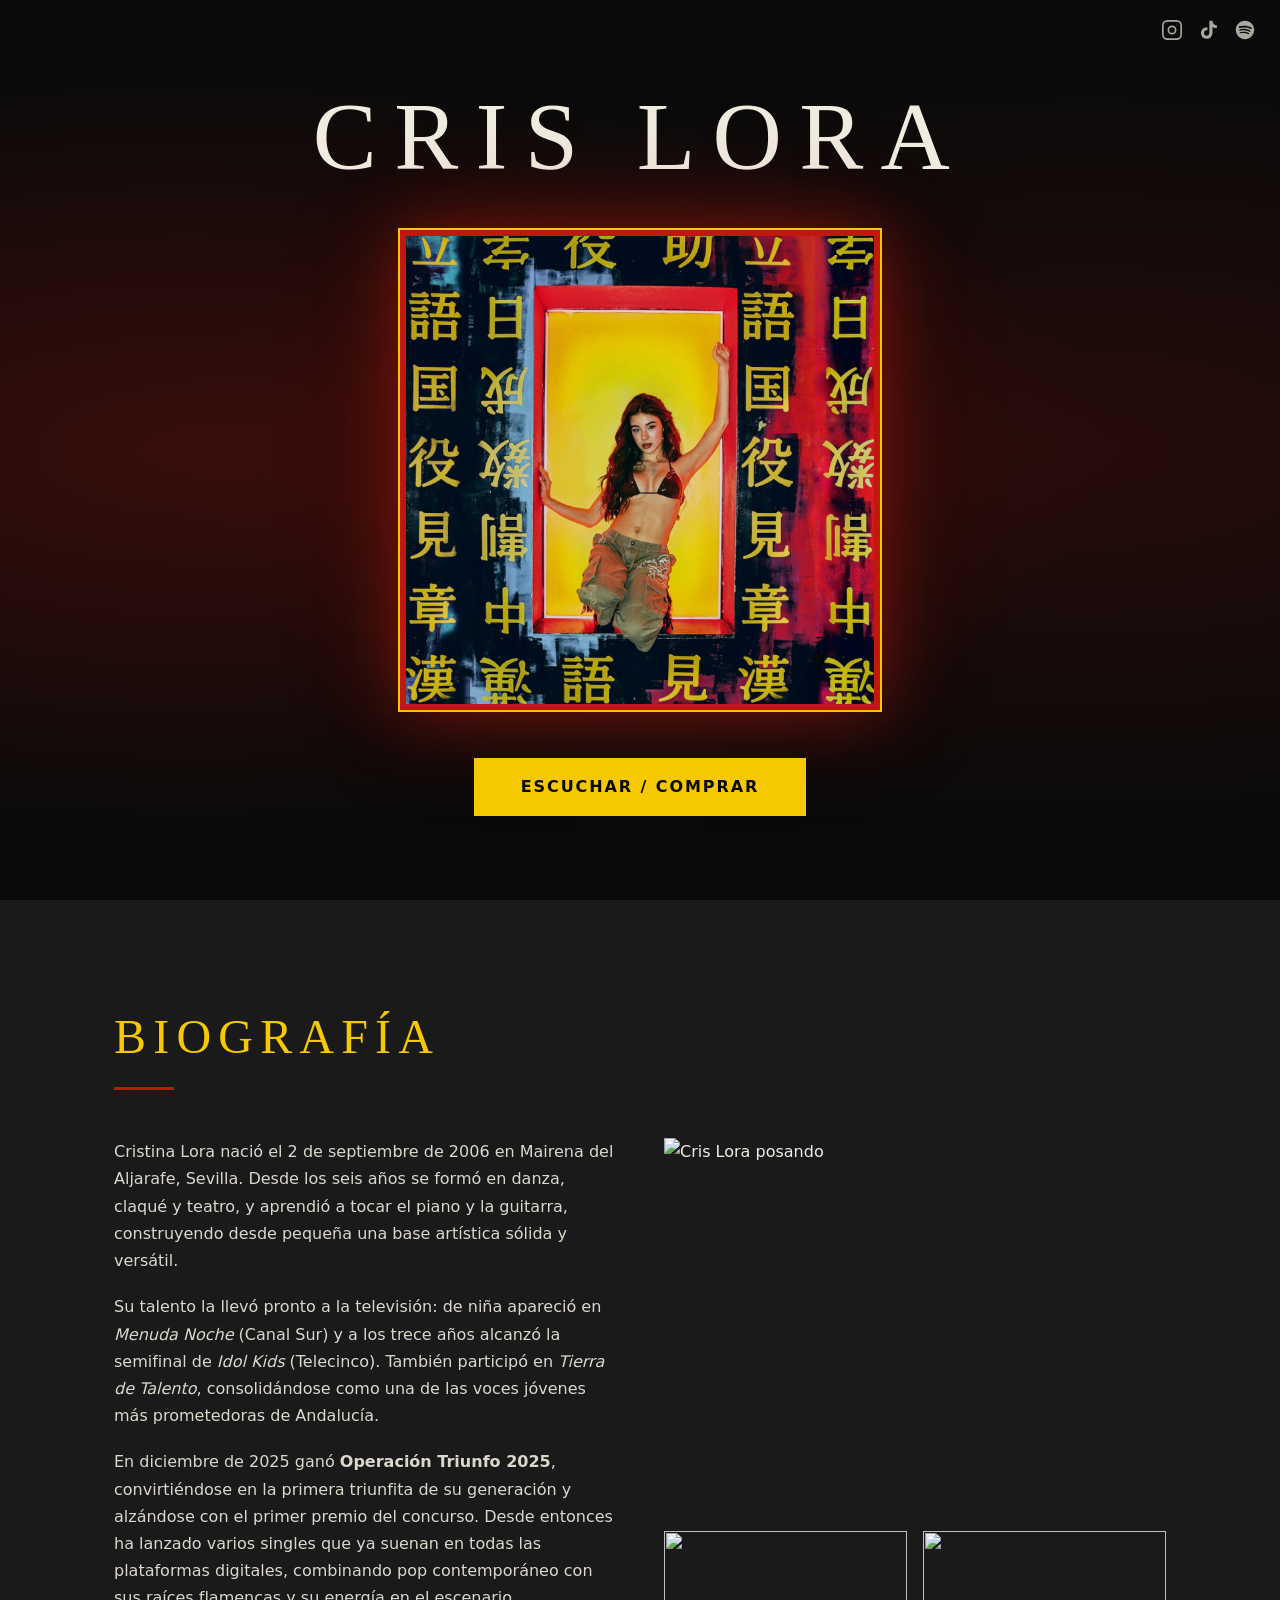
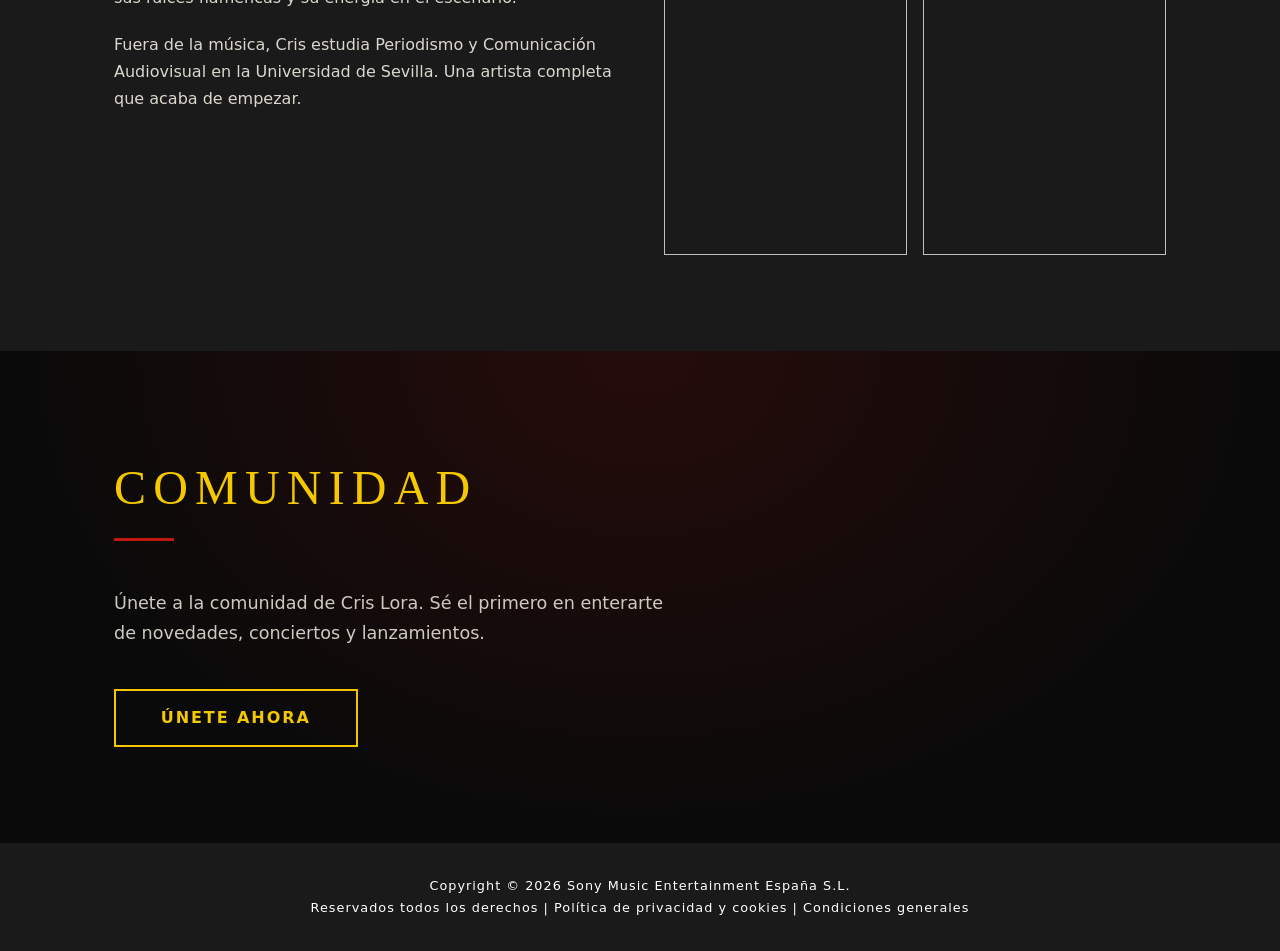
==== index.html @ aac4c11f "Upload new pictures for redesign" ====
<!DOCTYPE html>
<html lang="es">
<head>
  <meta charset="UTF-8" />
  <meta name="viewport" content="width=device-width, initial-scale=1.0" />
  <link rel="shortcut icon" href="favicon.ico" type="image/x-icon">
  <title>Cris Lora - Web oficial</title>
  <meta name="keywords" content="Cris Lora, Cristina Lora, Operación Triunfo, artista, cantante, single, álbum, disco, música, Sony, music">
  <meta name="description" content="Web oficial de Cris Lora. Música, biografía, vídeos, conciertos y más.">
  <link rel="stylesheet" href="style.css" />
  <meta property="og:title" content="Cris Lora - Web oficial" />
  <meta property="og:type" content="website" />
  <meta property="og:image" content="https://www.crislora.es/assets/images/portada_redes.jpg" />
  <meta property="og:image:width" content="800" />
  <meta property="og:image:height" content="476" />
  <meta property="og:url" content="https://www.crislora.es/" />
  <meta property="og:locale" content="es_ES" />
  <meta property="og:description" content="Web oficial de Cris Lora. Música, biografía, vídeos, conciertos y más." />
  
<!-- Google Tag Manager -->
<noscript><iframe src="//www.googletagmanager.com/ns.html?id=GTM-N4ZXST" title="Google Tag Manager" height="0" width="0" style="display:none;visibility:hidden"></iframe></noscript>
<script>
(function(w,d,s,l,i){w[l]=w[l]||[];w[l].push({'gtm.start':new Date().getTime(),event:'gtm.js'});var f=d.getElementsByTagName(s)[0],j=d.createElement(s),dl=l!='dataLayer'?'&l='+l:'';j.async=true;j.src='//www.googletagmanager.com/gtm.js?id='+i+dl;f.parentNode.insertBefore(j,f);})(window,document,'script','dataLayer','GTM-N4ZXST');
</script>
<!-- End Google Tag Manager -->
</head>
<body>

  <!-- ===================== SOCIAL NAV ===================== -->
  <nav class="social-nav" aria-label="Redes sociales">
    <a href="https://www.instagram.com/ot2025.cristina" target="_blank" rel="noopener" aria-label="Instagram">
      <svg aria-hidden="true" focusable="false" xmlns="http://www.w3.org/2000/svg" viewBox="0 0 24 24" fill="none" stroke="currentColor" stroke-width="1.8" stroke-linecap="round" stroke-linejoin="round">
        <rect x="2" y="2" width="20" height="20" rx="5" ry="5"/>
        <circle cx="12" cy="12" r="4"/>
        <circle cx="17.5" cy="6.5" r="0.5" fill="currentColor" stroke="none"/>
      </svg>
    </a>
    <a href="https://www.tiktok.com/@cristina.ot2025/" target="_blank" rel="noopener" aria-label="TikTok">
      <svg aria-hidden="true" focusable="false" xmlns="http://www.w3.org/2000/svg" viewBox="0 0 24 24" fill="currentColor">
        <path d="M19.59 6.69a4.83 4.83 0 0 1-3.77-4.25V2h-3.45v13.67a2.89 2.89 0 0 1-2.88 2.5 2.89 2.89 0 0 1-2.89-2.89 2.89 2.89 0 0 1 2.89-2.89c.28 0 .54.04.79.1V9.01a6.33 6.33 0 0 0-.79-.05 6.34 6.34 0 0 0-6.34 6.34 6.34 6.34 0 0 0 6.34 6.34 6.34 6.34 0 0 0 6.33-6.34V8.69a8.18 8.18 0 0 0 4.78 1.52V6.76a4.85 4.85 0 0 1-1.01-.07z"/>
      </svg>
    </a>
    <a href="https://open.spotify.com/artist/6qksD3IxPOFl23vSKcwmvi" target="_blank" rel="noopener" aria-label="Spotify">
      <svg aria-hidden="true" focusable="false" xmlns="http://www.w3.org/2000/svg" viewBox="0 0 24 24" fill="currentColor">
        <path d="M12 2C6.477 2 2 6.477 2 12s4.477 10 10 10 10-4.477 10-10S17.523 2 12 2zm4.586 14.424a.622.622 0 0 1-.857.207c-2.348-1.435-5.304-1.76-8.785-.964a.622.622 0 1 1-.277-1.215c3.809-.87 7.076-.495 9.712 1.115a.623.623 0 0 1 .207.857zm1.224-2.723a.78.78 0 0 1-1.072.257c-2.687-1.652-6.785-2.131-9.965-1.166a.78.78 0 0 1-.973-.519.781.781 0 0 1 .519-.973c3.632-1.102 8.147-.568 11.234 1.329a.78.78 0 0 1 .257 1.072zm.105-2.835C14.692 8.95 9.375 8.775 6.297 9.71a.937.937 0 1 1-.543-1.794c3.563-1.08 9.484-.87 13.22 1.338a.937.937 0 0 1-.059 1.612z"/>
      </svg>
    </a>
  </nav>

  <!-- ===================== HERO / SINGLE ===================== -->
  <section id="single" aria-label="Single">
    <div class="hero-inner">
      <h1 class="artist-name">Cris Lora</h1>
      <div class="cover-wrap">
        <img src="assets/images/CRIS-LORA-e-un-delirio_Alejandra-Amere.jpg" alt="Portada del single de Cris Lora" class="cover-img" />
      </div>
      <div class="listen-wrap">
        <!-- Reemplaza el href con el enlace real cuando esté disponible -->
        <a href="https://crislora.lnk.to/E-un-delirio" class="btn-listen" target="_blank">Escuchar / Comprar</a>
      </div>
    </div>
  </section>

  <!-- ===================== BIOGRAFÍA ===================== -->
  <section id="biografia" aria-labelledby="titulo-biografia">
    <div class="section-inner">
      <h2 id="titulo-biografia" class="section-title">Biografía</h2>

      <div class="bio-grid">
        <div class="bio-text">
          <p>
            Cristina Lora nació el 2 de septiembre de 2006 en Mairena del Aljarafe, Sevilla. Desde los seis años se formó en danza, claqué y teatro, y aprendió a tocar el piano y la guitarra, construyendo desde pequeña una base artística sólida y versátil.
          </p>
          <p>
            Su talento la llevó pronto a la televisión: de niña apareció en <em>Menuda Noche</em> (Canal Sur) y a los trece años alcanzó la semifinal de <em>Idol Kids</em> (Telecinco). También participó en <em>Tierra de Talento</em>, consolidándose como una de las voces jóvenes más prometedoras de Andalucía.
          </p>
          <p>
            En diciembre de 2025 ganó <strong>Operación Triunfo 2025</strong>, convirtiéndose en la primera triunfita de su generación y alzándose con el primer premio del concurso. Desde entonces ha lanzado varios singles que ya suenan en todas las plataformas digitales, combinando pop contemporáneo con sus raíces flamencas y su energía en el escenario.
          </p>
          <p>
            Fuera de la música, Cris estudia Periodismo y Comunicación Audiovisual en la Universidad de Sevilla. Una artista completa que acaba de empezar.
          </p>
        </div>

        <div class="bio-photos">
          <div class="bio-photo">
            <img src="assets/images/crislora01.jpg" alt="Cris Lora posando" />
          </div>
          <div class="bio-photo">
            <img src="assets/images/crislora02.jpg" alt="" />
          </div>
          <div class="bio-photo">
            <img src="assets/images/crislora03.jpg" alt="" />
          </div>
        </div>
      </div>
    </div>
  </section>

  <!-- ===================== COMUNIDAD ===================== -->
  <section id="comunidad" aria-labelledby="titulo-comunidad">
    <div class="section-inner">
      <h2 id="titulo-comunidad" class="section-title">Comunidad</h2>
      <p class="comunidad-desc">
        Únete a la comunidad de Cris Lora. Sé el primero en enterarte de novedades, conciertos y lanzamientos.
      </p>

      <a href="comunidad.html" class="btn-comunidad">Únete ahora</a>

    </div>
  </section>

  <footer>
    <p>Copyright &copy; 2026 <a href="https://www.sonymusic.es/" target="_blank" aria-label="Sony Music Entertainment España S.L. (abre en nueva pestaña)">Sony Music Entertainment España S.L.</a><br>
    <a href="https://www.sonymusic.es/reservados-todos-los-derechos/" target="_blank" aria-label="Reservados todos los derechos (abre en nueva pestaña)">Reservados todos los derechos</a> | <a href="https://www.sonymusic.es/politica-de-privacidad-y-cookies/" target="_blank" aria-label="Política de privacidad y cookies (abre en nueva pestaña)">Política de privacidad y cookies</a> | <a href="https://www.sonymusic.es/condiciones-generales" target="_blank" aria-label="Condiciones generales (abre en nueva pestaña)">Condiciones generales</a></p>
  </footer>

</body>
</html>
---- style.css ----
/* ===================== RESET & BASE ===================== */
*, *::before, *::after {
  box-sizing: border-box;
  margin: 0;
  padding: 0;
}

:root {
  --black:   #0a0a0a;
  --red:     #c0180c;
  --yellow:  #f5c800;
  --white:   #f0ece0;
  --gray:    #1a1a1a;

  --font-display: 'Georgia', serif;
  --font-body:    system-ui, -apple-system, sans-serif;
}

html {
  scroll-behavior: smooth;
}

:focus-visible {
  outline: 2px solid var(--yellow);
  outline-offset: 3px;
}

body {
  background-color: var(--black);
  color: var(--white);
  font-family: var(--font-body);
  font-size: 1rem;
  line-height: 1.7;
}

/* ===================== SOCIAL NAV ===================== */
.social-nav {
  position: fixed;
  top: 1.2rem;
  right: 1.5rem;
  display: flex;
  align-items: center;
  gap: 0.9rem;
  z-index: 100;
}

.social-nav a {
  display: flex;
  align-items: center;
  color: var(--white);
  opacity: 0.7;
  transition: opacity 0.2s, color 0.2s;
}

.social-nav a:hover {
  opacity: 1;
  color: var(--yellow);
}

.social-nav svg {
  width: 22px;
  height: 22px;
}

/* ===================== HERO / SINGLE ===================== */
#single {
  min-height: 100vh;
  display: flex;
  align-items: center;
  justify-content: center;
  background-color: var(--black);
  padding: 4rem 1.5rem;
  position: relative;
  overflow: hidden;
}

/* Subtle kanji-inspired texture via radial gradient */
#single::before {
  content: '';
  position: absolute;
  inset: 0;
  background:
    radial-gradient(ellipse at 15% 50%, rgba(192, 24, 12, 0.25) 0%, transparent 60%),
    radial-gradient(ellipse at 85% 50%, rgba(192, 24, 12, 0.15) 0%, transparent 60%);
  pointer-events: none;
}

.hero-inner {
  display: flex;
  flex-direction: column;
  align-items: center;
  gap: 2.5rem;
  position: relative;
  z-index: 1;
}

.artist-name {
  font-family: var(--font-display);
  font-size: clamp(3rem, 8vw, 6rem);
  font-weight: 400;
  letter-spacing: 0.18em;
  text-transform: uppercase;
  color: var(--white);
  text-align: center;
  line-height: 1.1em;
}

.cover-wrap {
  border: 6px solid var(--red);
  box-shadow:
    0 0 0 2px var(--yellow),
    0 0 60px rgba(192, 24, 12, 0.5),
    0 0 120px rgba(192, 24, 12, 0.2);
  max-width: 480px;
  width: 100%;
  aspect-ratio: 1 / 1;
  overflow: hidden;
}

.cover-img {
  width: 100%;
  height: 100%;
  object-fit: cover;
  display: block;
}

.listen-wrap {
  margin-top: 0.5rem;
}

.btn-listen {
  display: inline-block;
  padding: 0.85rem 2.8rem;
  background-color: var(--yellow);
  color: var(--black);
  text-decoration: none;
  font-weight: 700;
  font-size: 1rem;
  letter-spacing: 0.12em;
  text-transform: uppercase;
  border: 2px solid var(--yellow);
  transition: background-color 0.2s, color 0.2s;
}

.btn-listen:hover {
  background-color: transparent;
  color: var(--yellow);
}

/* ===================== SHARED SECTION STYLES ===================== */
.section-inner {
  max-width: 1100px;
  margin: 0 auto;
  padding: 6rem 1.5rem;
}

.section-title {
  font-family: var(--font-display);
  font-size: clamp(1.8rem, 4vw, 3rem);
  font-weight: 400;
  letter-spacing: 0.15em;
  text-transform: uppercase;
  color: var(--yellow);
  margin-bottom: 3rem;
  position: relative;
}

.section-title::after {
  content: '';
  display: block;
  width: 60px;
  height: 3px;
  background: var(--red);
  margin-top: 0.6rem;
}

/* ===================== BIOGRAFÍA ===================== */
#biografia {
  background-color: var(--gray);
}

.bio-grid {
  display: grid;
  grid-template-columns: 1fr 1fr;
  gap: 3rem;
  align-items: start;
}

.bio-text p {
  margin-bottom: 1.2rem;
  color: var(--white);
  opacity: 0.9;
}

.bio-text p:last-child {
  margin-bottom: 0;
}

.bio-photos {
  display: grid;
  grid-template-columns: 1fr 1fr;
  gap: 1rem;
}

.bio-photo {
  aspect-ratio: 3 / 4;
  overflow: hidden;
}

.bio-photo:first-child {
  grid-column: 1 / -1;
  aspect-ratio: 4 / 3;
}

.bio-photo img {
  width: 100%;
  height: 100%;
  object-fit: cover;
  display: block;
  filter: grayscale(20%);
  transition: filter 0.3s;
}

.bio-photo img:hover {
  filter: grayscale(0%);
}

.placeholder-photo {
  background-color: #2a2a2a;
  border: 2px dashed #444;
  display: flex;
  align-items: center;
  justify-content: center;
  color: #555;
  font-size: 0.85rem;
  letter-spacing: 0.05em;
}

/* ===================== COMUNIDAD ===================== */
#comunidad {
  background-color: var(--black);
  position: relative;
}

#comunidad::before {
  content: '';
  position: absolute;
  inset: 0;
  background: radial-gradient(ellipse at 50% 0%, rgba(192, 24, 12, 0.15) 0%, transparent 70%);
  pointer-events: none;
}

.comunidad-desc {
  font-size: 1.1rem;
  max-width: 560px;
  margin-bottom: 2.5rem;
  opacity: 0.85;
}

.btn-comunidad {
  display: inline-block;
  padding: 0.85rem 2.8rem;
  background-color: transparent;
  color: var(--yellow);
  text-decoration: none;
  font-weight: 700;
  font-size: 1rem;
  letter-spacing: 0.12em;
  text-transform: uppercase;
  border: 2px solid var(--yellow);
  transition: background-color 0.2s, color 0.2s;
}

.btn-comunidad:hover {
  background-color: var(--yellow);
  color: var(--black);
}

/* ===================== SITE HEADER (subpages) ===================== */
.site-header {
  background-color: transparent;
  padding: 1rem 1.5rem;
  text-align: left;
  position: absolute;
  z-index: 10;
  width: 100%;
}

.header-name {
  font-family: var(--font-display);
  font-size: 1.4rem;
  font-weight: 400;
  letter-spacing: 0.2em;
  text-transform: uppercase;
  color: var(--white);
  text-decoration: none;
  transition: color 0.2s;
}

.header-name:hover {
  color: var(--yellow);
}

/* ===================== COMUNIDAD PAGE ===================== */
#comunidad-page {
  background-color: var(--black);
  min-height: calc(100vh - 124px);
  padding-top: 60px;
  position: relative;
}

#comunidad-page::before {
  content: '';
  position: absolute;
  inset: 0;
  background: radial-gradient(ellipse at 50% 0%, rgba(192, 24, 12, 0.15) 0%, transparent 70%);
  pointer-events: none;
}

#comunidad-page .section-inner {
  position: relative;
  z-index: 1;
  padding: 2rem 1.5rem;
}

#comunidad-page .section-title {
  margin-bottom: 0rem;
  text-align: center;
  line-height: 1.2em;
}
#comunidad-page .section-title::after {
  display: none;
}
#comunidad-page .comunidad-desc {
  font-size: 1.1rem;
  max-width: 900px;
  margin: 0 auto 1rem;
  text-align: center;
}

#form-placeholder {
  
}

/* ===================== NEWSLETTER FORM ========== */
#newsletter-form {
	display: flex;
	align-content: center;
	align-items: center;
	justify-content: flex-start;
	flex-direction: row;
	flex-wrap: wrap;
	color: #EEE;
	max-width: 1024px;
	margin: 0 auto;
}
#newsletter-form .form-group {
	width: 44%;
	margin: 10px 3%;
}
#newsletter-form .form-group-button {
	width: 100%;
	text-align: center;
}
#newsletter-form > .input-group {
	margin: 25px auto 0;
	width: 94%;
}
#newsletter-form > .input-group ~ .input-group {
	margin: 5px auto 0;
}
#newsletter-form input[type="text"], #newsletter-form input[type="email"], #newsletter-form input[type="password"], #newsletter-form input[type="tel"], #newsletter-form textarea, #newsletter-form select {
	background-color: #FFF;
	border: 1px solid #FFF;
	color: #000;
}
#newsletter-form .iti--inline-dropdown {
	width: calc(100% - 58px);
}
#newsletter-form .mobile-label {
	width: 58px;
	display: inline-block;
}
#newsletter-form input[type="checkbox"] {
	width: 15px;
	vertical-align: bottom;
	float: left;
	margin-right: 8px;
	margin-top: 5px;
}
#newsletter-form .checkbox p {
	float: left;
	width: calc(100% - 23px);
	font-size: 14px;
	margin-bottom: 0;
}
#newsletter-form .checkbox {
	margin-bottom: 1rem;
}
#newsletter-form .form-group-footnote {
	font-size: 14px;
}
#newsletter-form .display-none {
	display: none;
}
#newsletter-form #error-msg {
	width: 100%;
	margin-top: .25rem;
	font-size: .875em;
	color: var(--bs-form-invalid-color);
}
#newsletter-form .btn-primary {
	background-color: #FFF;
	border-color: #FFF;
	color: #000;
}
#newsletter-form a {
	color: #FFF;
}
#newsletter-form a:hover {
	color: #CCC;
}
#newsletter_form_response {
	display: none;
}
.newsletter-response-content {
	display: flex;
	align-content: center;
	align-items: center;
	justify-content: center;
	font-size: 24px;
	min-height: 40vh;
	color: #EEE;
	text-align: center;
}
@media (max-width: 800px) {
	#newsletter-container {
		padding-top: 120px !important;
	}
	#newsletter-container .gdlr-item-title-wrapper h3 {
		font-size: 26px;
	}
	#newsletter-container .gdlr-item-title-wrapper.pos-center .gdlr-item-caption {
		font-size: 18px;
	}
	#newsletter-container .container {
		max-width: 98% !important;
	}
	#newsletter-container .gdlr-item {
		margin: 0px 0px 20px;
	}
	#newsletter-form .form-group {
		width: 84%;
		margin: 10px 8%;
	}
}

/* ===================== FOOTER ===================== */
footer {
  background-color: var(--gray);
  text-align: center;
  padding: 2rem 1.5rem;
  font-size: 0.8rem;
  color: #FFF;
  letter-spacing: 0.08em;
}
footer a {
  text-decoration: none;
  color: #FFF;
}
footer a:hover {
  color: #CCC;
}

/* ===================== RESPONSIVE ===================== */
@media (max-width: 768px) {
  .bio-grid {
    grid-template-columns: 1fr;
  }

  .bio-photos {
    order: -1;
  }

  .cover-wrap {
    max-width: 340px;
  }
}
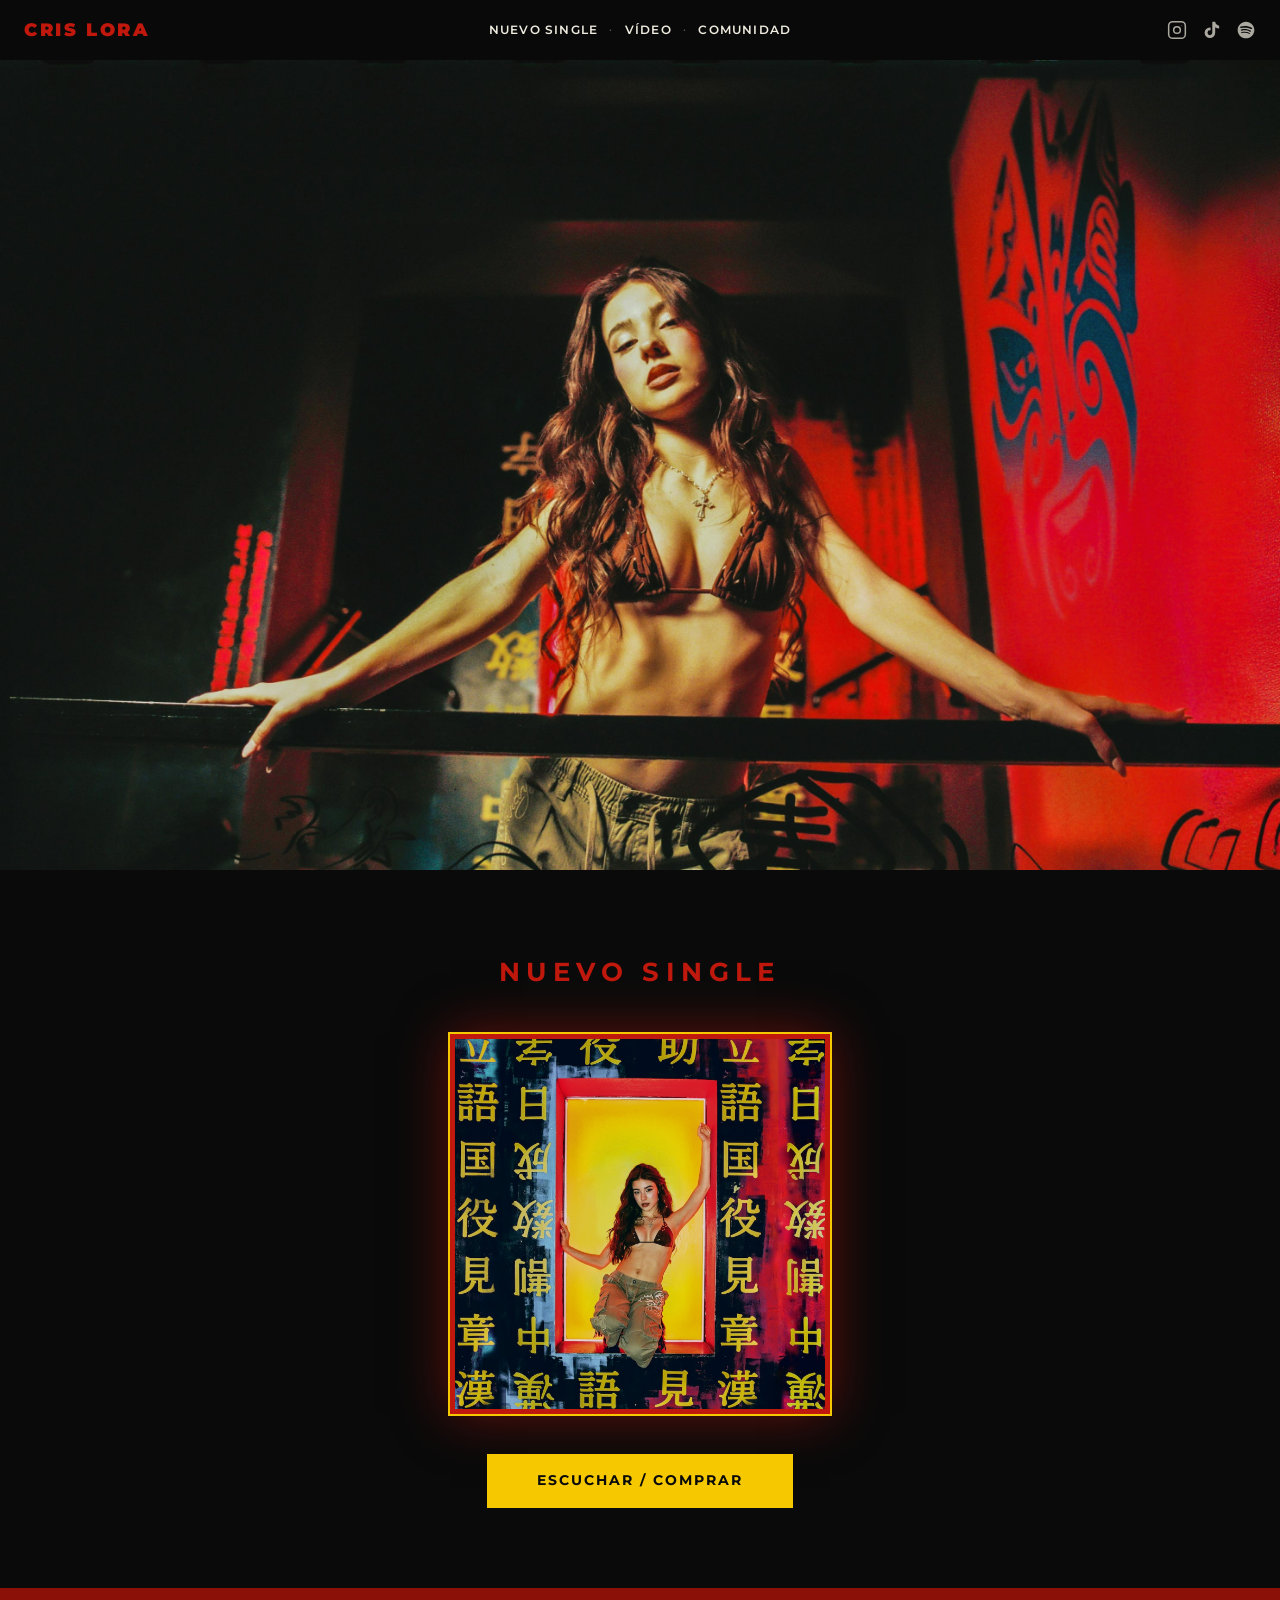
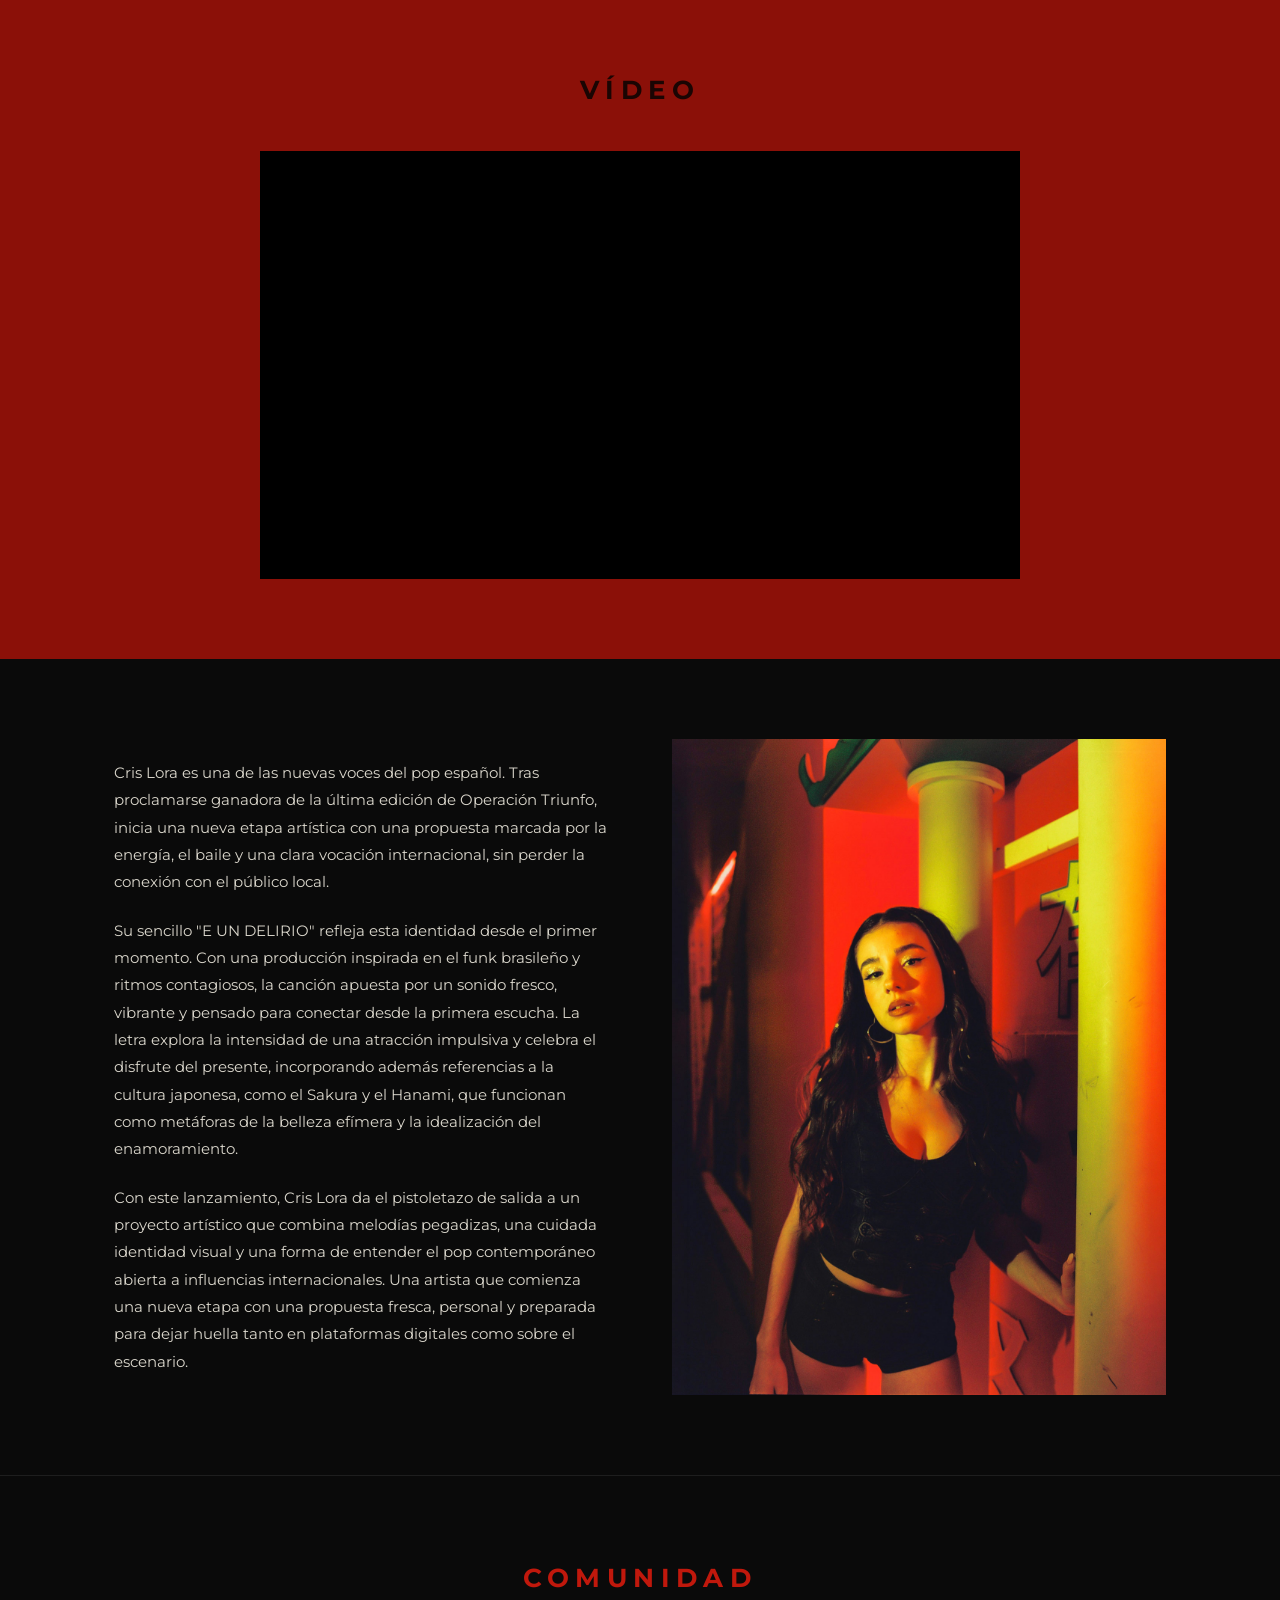
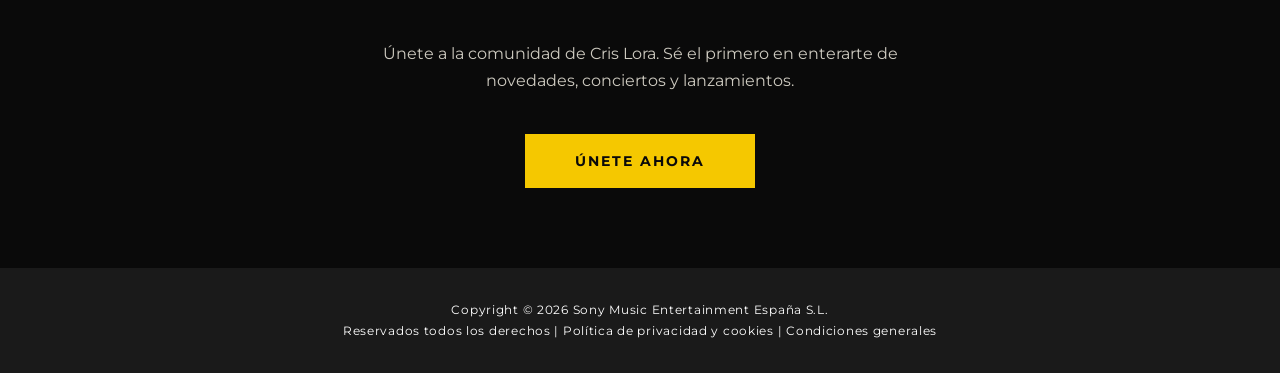
==== commit f694a0b4: "Redesign: new navbar, hero, video section, updated bio and Montserrat font - Fixed navbar with logo " ====
--- a/index.html
+++ b/index.html
@@ -7,6 +7,9 @@
   <title>Cris Lora - Web oficial</title>
   <meta name="keywords" content="Cris Lora, Cristina Lora, Operación Triunfo, artista, cantante, single, álbum, disco, música, Sony, music">
   <meta name="description" content="Web oficial de Cris Lora. Música, biografía, vídeos, conciertos y más.">
+  <link rel="preconnect" href="https://fonts.googleapis.com">
+  <link rel="preconnect" href="https://fonts.gstatic.com" crossorigin>
+  <link href="https://fonts.googleapis.com/css2?family=Montserrat:wght@400;600;700;900&display=swap" rel="stylesheet">
   <link rel="stylesheet" href="style.css" />
   <meta property="og:title" content="Cris Lora - Web oficial" />
   <meta property="og:type" content="website" />
@@ -16,7 +19,7 @@
   <meta property="og:url" content="https://www.crislora.es/" />
   <meta property="og:locale" content="es_ES" />
   <meta property="og:description" content="Web oficial de Cris Lora. Música, biografía, vídeos, conciertos y más." />
-  
+
 <!-- Google Tag Manager -->
 <noscript><iframe src="//www.googletagmanager.com/ns.html?id=GTM-N4ZXST" title="Google Tag Manager" height="0" width="0" style="display:none;visibility:hidden"></iframe></noscript>
 <script>
@@ -26,87 +29,85 @@
 </head>
 <body>
 
-  <!-- ===================== SOCIAL NAV ===================== -->
-  <nav class="social-nav" aria-label="Redes sociales">
-    <a href="https://www.instagram.com/ot2025.cristina" target="_blank" rel="noopener" aria-label="Instagram">
-      <svg aria-hidden="true" focusable="false" xmlns="http://www.w3.org/2000/svg" viewBox="0 0 24 24" fill="none" stroke="currentColor" stroke-width="1.8" stroke-linecap="round" stroke-linejoin="round">
-        <rect x="2" y="2" width="20" height="20" rx="5" ry="5"/>
-        <circle cx="12" cy="12" r="4"/>
-        <circle cx="17.5" cy="6.5" r="0.5" fill="currentColor" stroke="none"/>
-      </svg>
-    </a>
-    <a href="https://www.tiktok.com/@cristina.ot2025/" target="_blank" rel="noopener" aria-label="TikTok">
-      <svg aria-hidden="true" focusable="false" xmlns="http://www.w3.org/2000/svg" viewBox="0 0 24 24" fill="currentColor">
-        <path d="M19.59 6.69a4.83 4.83 0 0 1-3.77-4.25V2h-3.45v13.67a2.89 2.89 0 0 1-2.88 2.5 2.89 2.89 0 0 1-2.89-2.89 2.89 2.89 0 0 1 2.89-2.89c.28 0 .54.04.79.1V9.01a6.33 6.33 0 0 0-.79-.05 6.34 6.34 0 0 0-6.34 6.34 6.34 6.34 0 0 0 6.34 6.34 6.34 6.34 0 0 0 6.33-6.34V8.69a8.18 8.18 0 0 0 4.78 1.52V6.76a4.85 4.85 0 0 1-1.01-.07z"/>
-      </svg>
-    </a>
-    <a href="https://open.spotify.com/artist/6qksD3IxPOFl23vSKcwmvi" target="_blank" rel="noopener" aria-label="Spotify">
-      <svg aria-hidden="true" focusable="false" xmlns="http://www.w3.org/2000/svg" viewBox="0 0 24 24" fill="currentColor">
-        <path d="M12 2C6.477 2 2 6.477 2 12s4.477 10 10 10 10-4.477 10-10S17.523 2 12 2zm4.586 14.424a.622.622 0 0 1-.857.207c-2.348-1.435-5.304-1.76-8.785-.964a.622.622 0 1 1-.277-1.215c3.809-.87 7.076-.495 9.712 1.115a.623.623 0 0 1 .207.857zm1.224-2.723a.78.78 0 0 1-1.072.257c-2.687-1.652-6.785-2.131-9.965-1.166a.78.78 0 0 1-.973-.519.781.781 0 0 1 .519-.973c3.632-1.102 8.147-.568 11.234 1.329a.78.78 0 0 1 .257 1.072zm.105-2.835C14.692 8.95 9.375 8.775 6.297 9.71a.937.937 0 1 1-.543-1.794c3.563-1.08 9.484-.87 13.22 1.338a.937.937 0 0 1-.059 1.612z"/>
-      </svg>
-    </a>
-  </nav>
+  <!-- ===================== NAVBAR ===================== -->
+  <header class="navbar" role="banner">
+    <a href="index.html" class="navbar-logo" aria-label="Cris Lora — inicio">Cris Lora</a>
 
-  <!-- ===================== HERO / SINGLE ===================== -->
-  <section id="single" aria-label="Single">
-    <div class="hero-inner">
-      <h1 class="artist-name">Cris Lora</h1>
+    <nav class="navbar-links" aria-label="Navegación principal">
+      <a href="#single">Nuevo Single</a>
+      <span aria-hidden="true">·</span>
+      <a href="#video">Vídeo</a>
+      <span aria-hidden="true">·</span>
+      <a href="#comunidad">Comunidad</a>
+    </nav>
+
+    <nav class="navbar-social" aria-label="Redes sociales">
+      <a href="https://www.instagram.com/ot2025.cristina" target="_blank" rel="noopener" aria-label="Instagram (abre en nueva pestaña)">
+        <svg aria-hidden="true" focusable="false" xmlns="http://www.w3.org/2000/svg" viewBox="0 0 24 24" fill="none" stroke="currentColor" stroke-width="1.8" stroke-linecap="round" stroke-linejoin="round">
+          <rect x="2" y="2" width="20" height="20" rx="5" ry="5"/>
+          <circle cx="12" cy="12" r="4"/>
+          <circle cx="17.5" cy="6.5" r="0.5" fill="currentColor" stroke="none"/>
+        </svg>
+      </a>
+      <a href="https://www.tiktok.com/@cristina.ot2025/" target="_blank" rel="noopener" aria-label="TikTok (abre en nueva pestaña)">
+        <svg aria-hidden="true" focusable="false" xmlns="http://www.w3.org/2000/svg" viewBox="0 0 24 24" fill="currentColor">
+          <path d="M19.59 6.69a4.83 4.83 0 0 1-3.77-4.25V2h-3.45v13.67a2.89 2.89 0 0 1-2.88 2.5 2.89 2.89 0 0 1-2.89-2.89 2.89 2.89 0 0 1 2.89-2.89c.28 0 .54.04.79.1V9.01a6.33 6.33 0 0 0-.79-.05 6.34 6.34 0 0 0-6.34 6.34 6.34 6.34 0 0 0 6.34 6.34 6.34 6.34 0 0 0 6.33-6.34V8.69a8.18 8.18 0 0 0 4.78 1.52V6.76a4.85 4.85 0 0 1-1.01-.07z"/>
+        </svg>
+      </a>
+      <a href="https://open.spotify.com/artist/6qksD3IxPOFl23vSKcwmvi" target="_blank" rel="noopener" aria-label="Spotify (abre en nueva pestaña)">
+        <svg aria-hidden="true" focusable="false" xmlns="http://www.w3.org/2000/svg" viewBox="0 0 24 24" fill="currentColor">
+          <path d="M12 2C6.477 2 2 6.477 2 12s4.477 10 10 10 10-4.477 10-10S17.523 2 12 2zm4.586 14.424a.622.622 0 0 1-.857.207c-2.348-1.435-5.304-1.76-8.785-.964a.622.622 0 1 1-.277-1.215c3.809-.87 7.076-.495 9.712 1.115a.623.623 0 0 1 .207.857zm1.224-2.723a.78.78 0 0 1-1.072.257c-2.687-1.652-6.785-2.131-9.965-1.166a.78.78 0 0 1-.973-.519.781.781 0 0 1 .519-.973c3.632-1.102 8.147-.568 11.234 1.329a.78.78 0 0 1 .257 1.072zm.105-2.835C14.692 8.95 9.375 8.775 6.297 9.71a.937.937 0 1 1-.543-1.794c3.563-1.08 9.484-.87 13.22 1.338a.937.937 0 0 1-.059 1.612z"/>
+        </svg>
+      </a>
+    </nav>
+  </header>
+
+  <!-- ===================== HERO ===================== -->
+  <section id="hero" aria-label="Hero">
+    <img src="assets/images/hero_chrislora.jpg" alt="Cris Lora" class="hero-img" />
+  </section>
+
+  <!-- ===================== NUEVO SINGLE ===================== -->
+  <section id="single" aria-labelledby="titulo-single">
+    <div class="section-inner centered">
+      <h2 id="titulo-single" class="section-title red">Nuevo Single</h2>
       <div class="cover-wrap">
-        <img src="assets/images/CRIS-LORA-e-un-delirio_Alejandra-Amere.jpg" alt="Portada del single de Cris Lora" class="cover-img" />
+        <img src="assets/images/CRIS-LORA-e-un-delirio_Alejandra-Amere.jpg" alt="Portada del single E Un Delirio de Cris Lora" class="cover-img" />
       </div>
-      <div class="listen-wrap">
-        <!-- Reemplaza el href con el enlace real cuando esté disponible -->
-        <a href="https://crislora.lnk.to/E-un-delirio" class="btn-listen" target="_blank">Escuchar / Comprar</a>
-      </div>
+      <a href="https://crislora.lnk.to/E-un-delirio" class="btn-primary" target="_blank" rel="noopener" aria-label="Escuchar o comprar E Un Delirio (abre en nueva pestaña)">Escuchar / Comprar</a>
+    </div>
+  </section>
+
+  <!-- ===================== VÍDEO ===================== -->
+  <section id="video" aria-labelledby="titulo-video">
+    <div class="section-inner centered">
+      <h2 id="titulo-video" class="section-title dark">Vídeo</h2>
+      <!-- INSERTAR VÍDEO AQUÍ -->
+      <div class="video-placeholder" role="img" aria-label="Vídeo de Cris Lora — próximamente"></div>
     </div>
   </section>
 
   <!-- ===================== BIOGRAFÍA ===================== -->
   <section id="biografia" aria-labelledby="titulo-biografia">
-    <div class="section-inner">
-      <h2 id="titulo-biografia" class="section-title">Biografía</h2>
-
-      <div class="bio-grid">
-        <div class="bio-text">
-          <p>
-            Cristina Lora nació el 2 de septiembre de 2006 en Mairena del Aljarafe, Sevilla. Desde los seis años se formó en danza, claqué y teatro, y aprendió a tocar el piano y la guitarra, construyendo desde pequeña una base artística sólida y versátil.
-          </p>
-          <p>
-            Su talento la llevó pronto a la televisión: de niña apareció en <em>Menuda Noche</em> (Canal Sur) y a los trece años alcanzó la semifinal de <em>Idol Kids</em> (Telecinco). También participó en <em>Tierra de Talento</em>, consolidándose como una de las voces jóvenes más prometedoras de Andalucía.
-          </p>
-          <p>
-            En diciembre de 2025 ganó <strong>Operación Triunfo 2025</strong>, convirtiéndose en la primera triunfita de su generación y alzándose con el primer premio del concurso. Desde entonces ha lanzado varios singles que ya suenan en todas las plataformas digitales, combinando pop contemporáneo con sus raíces flamencas y su energía en el escenario.
-          </p>
-          <p>
-            Fuera de la música, Cris estudia Periodismo y Comunicación Audiovisual en la Universidad de Sevilla. Una artista completa que acaba de empezar.
-          </p>
-        </div>
-
-        <div class="bio-photos">
-          <div class="bio-photo">
-            <img src="assets/images/crislora01.jpg" alt="Cris Lora posando" />
-          </div>
-          <div class="bio-photo">
-            <img src="assets/images/crislora02.jpg" alt="" />
-          </div>
-          <div class="bio-photo">
-            <img src="assets/images/crislora03.jpg" alt="" />
-          </div>
-        </div>
+    <div class="section-inner bio-grid">
+      <div class="bio-text">
+        <h2 id="titulo-biografia" class="sr-only">Biografía</h2>
+        <p>Cris Lora es una de las nuevas voces del pop español. Tras proclamarse ganadora de la última edición de Operación Triunfo, inicia una nueva etapa artística con una propuesta marcada por la energía, el baile y una clara vocación internacional, sin perder la conexión con el público local.</p>
+        <p>Su sencillo "E UN DELIRIO" refleja esta identidad desde el primer momento. Con una producción inspirada en el funk brasileño y ritmos contagiosos, la canción apuesta por un sonido fresco, vibrante y pensado para conectar desde la primera escucha. La letra explora la intensidad de una atracción impulsiva y celebra el disfrute del presente, incorporando además referencias a la cultura japonesa, como el Sakura y el Hanami, que funcionan como metáforas de la belleza efímera y la idealización del enamoramiento.</p>
+        <p>Con este lanzamiento, Cris Lora da el pistoletazo de salida a un proyecto artístico que combina melodías pegadizas, una cuidada identidad visual y una forma de entender el pop contemporáneo abierta a influencias internacionales. Una artista que comienza una nueva etapa con una propuesta fresca, personal y preparada para dejar huella tanto en plataformas digitales como sobre el escenario.</p>
+      </div>
+      <div class="bio-photo">
+        <img src="assets/images/bio-chrislora.jpg" alt="Cris Lora" />
       </div>
     </div>
   </section>
 
   <!-- ===================== COMUNIDAD ===================== -->
   <section id="comunidad" aria-labelledby="titulo-comunidad">
-    <div class="section-inner">
-      <h2 id="titulo-comunidad" class="section-title">Comunidad</h2>
-      <p class="comunidad-desc">
-        Únete a la comunidad de Cris Lora. Sé el primero en enterarte de novedades, conciertos y lanzamientos.
-      </p>
-
-      <a href="comunidad.html" class="btn-comunidad">Únete ahora</a>
-
+    <div class="section-inner centered">
+      <h2 id="titulo-comunidad" class="section-title red">Comunidad</h2>
+      <p class="comunidad-desc">Únete a la comunidad de Cris Lora. Sé el primero en enterarte de novedades, conciertos y lanzamientos.</p>
+      <a href="comunidad.html" class="btn-primary">Únete ahora</a>
     </div>
   </section>
 
--- a/style.css
+++ b/style.css
@@ -6,18 +6,20 @@
 }
 
 :root {
-  --black:   #0a0a0a;
-  --red:     #c0180c;
-  --yellow:  #f5c800;
-  --white:   #f0ece0;
-  --gray:    #1a1a1a;
-
-  --font-display: 'Georgia', serif;
-  --font-body:    system-ui, -apple-system, sans-serif;
+  --black:  #0a0a0a;
+  --red:    #c0180c;
+  --yellow: #f5c800;
+  --white:  #f0ece0;
+  --gray:   #1a1a1a;
+  --red-bg: #8b1008;
+
+  --navbar-h: 60px;
+  --font: 'Montserrat', system-ui, sans-serif;
 }
 
 html {
   scroll-behavior: smooth;
+  scroll-padding-top: var(--navbar-h);
 }
 
 :focus-visible {
@@ -28,23 +30,88 @@
 body {
   background-color: var(--black);
   color: var(--white);
-  font-family: var(--font-body);
+  font-family: var(--font);
   font-size: 1rem;
   line-height: 1.7;
 }
 
-/* ===================== SOCIAL NAV ===================== */
-.social-nav {
+/* ===================== SCREEN-READER ONLY ===================== */
+.sr-only {
+  position: absolute;
+  width: 1px;
+  height: 1px;
+  padding: 0;
+  margin: -1px;
+  overflow: hidden;
+  clip: rect(0,0,0,0);
+  white-space: nowrap;
+  border: 0;
+}
+
+/* ===================== NAVBAR ===================== */
+.navbar {
   position: fixed;
-  top: 1.2rem;
-  right: 1.5rem;
+  top: 0;
+  left: 0;
+  right: 0;
+  height: var(--navbar-h);
+  display: grid;
+  grid-template-columns: 1fr auto 1fr;
+  align-items: center;
+  padding: 0 1.5rem;
+  background-color: rgba(10, 10, 10, 0.85);
+  backdrop-filter: blur(6px);
+  -webkit-backdrop-filter: blur(6px);
+  z-index: 200;
+}
+
+.navbar-logo {
+  font-size: 1.1rem;
+  font-weight: 900;
+  letter-spacing: 0.15em;
+  text-transform: uppercase;
+  color: var(--red);
+  text-decoration: none;
+  transition: opacity 0.2s;
+}
+
+.navbar-logo:hover {
+  opacity: 0.8;
+}
+
+.navbar-links {
+  display: flex;
+  align-items: center;
+  gap: 0.7rem;
+  font-size: 0.75rem;
+  font-weight: 600;
+  letter-spacing: 0.1em;
+  text-transform: uppercase;
+}
+
+.navbar-links a {
+  color: var(--white);
+  text-decoration: none;
+  transition: color 0.2s;
+}
+
+.navbar-links a:hover {
+  color: var(--yellow);
+}
+
+.navbar-links span {
+  color: #555;
+  font-size: 0.6rem;
+}
+
+.navbar-social {
   display: flex;
   align-items: center;
   gap: 0.9rem;
-  z-index: 100;
-}
-
-.social-nav a {
+  justify-content: flex-end;
+}
+
+.navbar-social a {
   display: flex;
   align-items: center;
   color: var(--white);
@@ -52,69 +119,72 @@
   transition: opacity 0.2s, color 0.2s;
 }
 
-.social-nav a:hover {
+.navbar-social a:hover {
   opacity: 1;
   color: var(--yellow);
 }
 
-.social-nav svg {
-  width: 22px;
-  height: 22px;
-}
-
-/* ===================== HERO / SINGLE ===================== */
+.navbar-social svg {
+  width: 20px;
+  height: 20px;
+}
+
+/* ===================== HERO ===================== */
+#hero {
+  margin-top: var(--navbar-h);
+  width: 100%;
+  max-height: 90vh;
+  overflow: hidden;
+}
+
+.hero-img {
+  width: 100%;
+  height: 100%;
+  object-fit: cover;
+  object-position: center top;
+  display: block;
+}
+
+/* ===================== SHARED SECTION ===================== */
+.section-inner {
+  max-width: 1100px;
+  margin: 0 auto;
+  padding: 5rem 1.5rem;
+}
+
+.section-inner.centered {
+  display: flex;
+  flex-direction: column;
+  align-items: center;
+  text-align: center;
+}
+
+.section-title {
+  font-size: clamp(1.2rem, 3vw, 1.6rem);
+  font-weight: 700;
+  letter-spacing: 0.25em;
+  text-transform: uppercase;
+  margin-bottom: 2.5rem;
+}
+
+.section-title.red  { color: var(--red); }
+.section-title.dark { color: var(--black); }
+
+/* ===================== NUEVO SINGLE ===================== */
 #single {
-  min-height: 100vh;
-  display: flex;
-  align-items: center;
-  justify-content: center;
   background-color: var(--black);
-  padding: 4rem 1.5rem;
-  position: relative;
+}
+
+.cover-wrap {
+  width: 100%;
+  max-width: 380px;
+  aspect-ratio: 1 / 1;
   overflow: hidden;
-}
-
-/* Subtle kanji-inspired texture via radial gradient */
-#single::before {
-  content: '';
-  position: absolute;
-  inset: 0;
-  background:
-    radial-gradient(ellipse at 15% 50%, rgba(192, 24, 12, 0.25) 0%, transparent 60%),
-    radial-gradient(ellipse at 85% 50%, rgba(192, 24, 12, 0.15) 0%, transparent 60%);
-  pointer-events: none;
-}
-
-.hero-inner {
-  display: flex;
-  flex-direction: column;
-  align-items: center;
-  gap: 2.5rem;
-  position: relative;
-  z-index: 1;
-}
-
-.artist-name {
-  font-family: var(--font-display);
-  font-size: clamp(3rem, 8vw, 6rem);
-  font-weight: 400;
-  letter-spacing: 0.18em;
-  text-transform: uppercase;
-  color: var(--white);
-  text-align: center;
-  line-height: 1.1em;
-}
-
-.cover-wrap {
-  border: 6px solid var(--red);
+  border: 5px solid var(--red);
   box-shadow:
     0 0 0 2px var(--yellow),
-    0 0 60px rgba(192, 24, 12, 0.5),
-    0 0 120px rgba(192, 24, 12, 0.2);
-  max-width: 480px;
-  width: 100%;
-  aspect-ratio: 1 / 1;
-  overflow: hidden;
+    0 0 50px rgba(192, 24, 12, 0.5);
+  margin-bottom: 2.5rem;
 }
 
 .cover-img {
@@ -124,70 +194,61 @@
   display: block;
 }
 
-.listen-wrap {
-  margin-top: 0.5rem;
-}
-
-.btn-listen {
+/* ===================== BUTTONS ===================== */
+.btn-primary {
   display: inline-block;
-  padding: 0.85rem 2.8rem;
+  padding: 0.85rem 3rem;
   background-color: var(--yellow);
   color: var(--black);
   text-decoration: none;
   font-weight: 700;
-  font-size: 1rem;
-  letter-spacing: 0.12em;
+  font-size: 0.85rem;
+  letter-spacing: 0.15em;
   text-transform: uppercase;
   border: 2px solid var(--yellow);
   transition: background-color 0.2s, color 0.2s;
 }
 
-.btn-listen:hover {
+.btn-primary:hover {
   background-color: transparent;
   color: var(--yellow);
 }
 
-/* ===================== SHARED SECTION STYLES ===================== */
-.section-inner {
-  max-width: 1100px;
-  margin: 0 auto;
-  padding: 6rem 1.5rem;
-}
-
-.section-title {
-  font-family: var(--font-display);
-  font-size: clamp(1.8rem, 4vw, 3rem);
-  font-weight: 400;
-  letter-spacing: 0.15em;
-  text-transform: uppercase;
-  color: var(--yellow);
-  margin-bottom: 3rem;
-  position: relative;
-}
-
-.section-title::after {
-  content: '';
-  display: block;
-  width: 60px;
-  height: 3px;
-  background: var(--red);
-  margin-top: 0.6rem;
-}
+/* ===================== VÍDEO ===================== */
+#video {
+  background-color: var(--red-bg);
+}
+
+#video .section-title.dark {
+  color: #1a0503;
+}
+
+.video-placeholder {
+  width: 100%;
+  max-width: 760px;
+  aspect-ratio: 16 / 9;
+  background-color: #000;
+}
+
+/* INSERTAR IFRAME AQUÍ — sustituir .video-placeholder por:
+   <iframe width="760" height="428" src="..." title="..." allowfullscreen></iframe> */
 
 /* ===================== BIOGRAFÍA ===================== */
 #biografia {
-  background-color: var(--gray);
+  background-color: var(--black);
 }
 
 .bio-grid {
   display: grid;
   grid-template-columns: 1fr 1fr;
-  gap: 3rem;
-  align-items: start;
+  gap: 4rem;
+  align-items: center;
 }
 
 .bio-text p {
-  margin-bottom: 1.2rem;
+  margin-bottom: 1.3rem;
+  font-size: 0.95rem;
+  line-height: 1.8;
   color: var(--white);
   opacity: 0.9;
 }
@@ -196,20 +257,8 @@
   margin-bottom: 0;
 }
 
-.bio-photos {
-  display: grid;
-  grid-template-columns: 1fr 1fr;
-  gap: 1rem;
-}
-
 .bio-photo {
-  aspect-ratio: 3 / 4;
   overflow: hidden;
-}
-
-.bio-photo:first-child {
-  grid-column: 1 / -1;
-  aspect-ratio: 4 / 3;
 }
 
 .bio-photo img {
@@ -217,242 +266,162 @@
   height: 100%;
   object-fit: cover;
   display: block;
-  filter: grayscale(20%);
-  transition: filter 0.3s;
-}
-
-.bio-photo img:hover {
-  filter: grayscale(0%);
-}
-
-.placeholder-photo {
-  background-color: #2a2a2a;
-  border: 2px dashed #444;
-  display: flex;
-  align-items: center;
-  justify-content: center;
-  color: #555;
-  font-size: 0.85rem;
-  letter-spacing: 0.05em;
 }
 
 /* ===================== COMUNIDAD ===================== */
 #comunidad {
   background-color: var(--black);
-  position: relative;
-}
-
-#comunidad::before {
-  content: '';
-  position: absolute;
-  inset: 0;
-  background: radial-gradient(ellipse at 50% 0%, rgba(192, 24, 12, 0.15) 0%, transparent 70%);
-  pointer-events: none;
+  border-top: 1px solid #1e1e1e;
 }
 
 .comunidad-desc {
-  font-size: 1.1rem;
-  max-width: 560px;
+  font-size: 1rem;
+  max-width: 520px;
   margin-bottom: 2.5rem;
   opacity: 0.85;
 }
 
-.btn-comunidad {
-  display: inline-block;
-  padding: 0.85rem 2.8rem;
-  background-color: transparent;
-  color: var(--yellow);
+/* ===================== SITE HEADER (comunidad.html) ===================== */
+.site-header {
+  background-color: rgba(10, 10, 10, 0.85);
+  backdrop-filter: blur(6px);
+  -webkit-backdrop-filter: blur(6px);
+  padding: 0 1.5rem;
+  height: var(--navbar-h);
+  display: flex;
+  align-items: center;
+  position: sticky;
+  top: 0;
+  z-index: 200;
+}
+
+.header-logo {
+  font-size: 1.1rem;
+  font-weight: 900;
+  letter-spacing: 0.15em;
+  text-transform: uppercase;
+  color: var(--red);
   text-decoration: none;
-  font-weight: 700;
-  font-size: 1rem;
-  letter-spacing: 0.12em;
-  text-transform: uppercase;
-  border: 2px solid var(--yellow);
-  transition: background-color 0.2s, color 0.2s;
-}
-
-.btn-comunidad:hover {
-  background-color: var(--yellow);
-  color: var(--black);
-}
-
-/* ===================== SITE HEADER (subpages) ===================== */
-.site-header {
-  background-color: transparent;
-  padding: 1rem 1.5rem;
-  text-align: left;
-  position: absolute;
-  z-index: 10;
-  width: 100%;
-}
-
-.header-name {
-  font-family: var(--font-display);
-  font-size: 1.4rem;
-  font-weight: 400;
-  letter-spacing: 0.2em;
-  text-transform: uppercase;
-  color: var(--white);
-  text-decoration: none;
-  transition: color 0.2s;
-}
-
-.header-name:hover {
-  color: var(--yellow);
-}
+  transition: opacity 0.2s;
+}
+
+.header-logo:hover { opacity: 0.8; }
 
 /* ===================== COMUNIDAD PAGE ===================== */
 #comunidad-page {
   background-color: var(--black);
-  min-height: calc(100vh - 124px);
-  padding-top: 60px;
-  position: relative;
-}
-
-#comunidad-page::before {
-  content: '';
-  position: absolute;
-  inset: 0;
-  background: radial-gradient(ellipse at 50% 0%, rgba(192, 24, 12, 0.15) 0%, transparent 70%);
-  pointer-events: none;
+  min-height: calc(100vh - var(--navbar-h) - 80px);
 }
 
 #comunidad-page .section-inner {
-  position: relative;
-  z-index: 1;
-  padding: 2rem 1.5rem;
+  padding: 4rem 1.5rem;
 }
 
 #comunidad-page .section-title {
-  margin-bottom: 0rem;
-  text-align: center;
-  line-height: 1.2em;
-}
-#comunidad-page .section-title::after {
-  display: none;
-}
+  text-align: center;
+  margin-bottom: 0.5rem;
+}
+
 #comunidad-page .comunidad-desc {
-  font-size: 1.1rem;
+  font-size: 1rem;
   max-width: 900px;
-  margin: 0 auto 1rem;
-  text-align: center;
-}
-
-#form-placeholder {
-  
-}
-
-/* ===================== NEWSLETTER FORM ========== */
+  margin: 0 auto 2rem;
+  text-align: center;
+  opacity: 0.85;
+}
+
+/* ===================== NEWSLETTER FORM ===================== */
 #newsletter-form {
-	display: flex;
-	align-content: center;
-	align-items: center;
-	justify-content: flex-start;
-	flex-direction: row;
-	flex-wrap: wrap;
-	color: #EEE;
-	max-width: 1024px;
-	margin: 0 auto;
-}
+  display: flex;
+  align-content: center;
+  align-items: center;
+  justify-content: flex-start;
+  flex-direction: row;
+  flex-wrap: wrap;
+  color: #EEE;
+  max-width: 1024px;
+  margin: 0 auto;
+}
+
 #newsletter-form .form-group {
-	width: 44%;
-	margin: 10px 3%;
-}
+  width: 44%;
+  margin: 10px 3%;
+}
+
 #newsletter-form .form-group-button {
-	width: 100%;
-	text-align: center;
-}
+  width: 100%;
+  text-align: center;
+}
+
 #newsletter-form > .input-group {
-	margin: 25px auto 0;
-	width: 94%;
-}
+  margin: 25px auto 0;
+  width: 94%;
+}
+
 #newsletter-form > .input-group ~ .input-group {
-	margin: 5px auto 0;
-}
-#newsletter-form input[type="text"], #newsletter-form input[type="email"], #newsletter-form input[type="password"], #newsletter-form input[type="tel"], #newsletter-form textarea, #newsletter-form select {
-	background-color: #FFF;
-	border: 1px solid #FFF;
-	color: #000;
-}
-#newsletter-form .iti--inline-dropdown {
-	width: calc(100% - 58px);
-}
-#newsletter-form .mobile-label {
-	width: 58px;
-	display: inline-block;
-}
+  margin: 5px auto 0;
+}
+
+#newsletter-form input[type="text"],
+#newsletter-form input[type="email"],
+#newsletter-form input[type="password"],
+#newsletter-form input[type="tel"],
+#newsletter-form textarea,
+#newsletter-form select {
+  background-color: #FFF;
+  border: 1px solid #FFF;
+  color: #000;
+}
+
+#newsletter-form .iti--inline-dropdown { width: calc(100% - 58px); }
+#newsletter-form .mobile-label { width: 58px; display: inline-block; }
+
 #newsletter-form input[type="checkbox"] {
-	width: 15px;
-	vertical-align: bottom;
-	float: left;
-	margin-right: 8px;
-	margin-top: 5px;
-}
+  width: 15px;
+  vertical-align: bottom;
+  float: left;
+  margin-right: 8px;
+  margin-top: 5px;
+}
+
 #newsletter-form .checkbox p {
-	float: left;
-	width: calc(100% - 23px);
-	font-size: 14px;
-	margin-bottom: 0;
-}
-#newsletter-form .checkbox {
-	margin-bottom: 1rem;
-}
-#newsletter-form .form-group-footnote {
-	font-size: 14px;
-}
-#newsletter-form .display-none {
-	display: none;
-}
+  float: left;
+  width: calc(100% - 23px);
+  font-size: 14px;
+  margin-bottom: 0;
+}
+
+#newsletter-form .checkbox { margin-bottom: 1rem; }
+#newsletter-form .form-group-footnote { font-size: 14px; }
+#newsletter-form .display-none { display: none; }
+
 #newsletter-form #error-msg {
-	width: 100%;
-	margin-top: .25rem;
-	font-size: .875em;
-	color: var(--bs-form-invalid-color);
-}
+  width: 100%;
+  margin-top: .25rem;
+  font-size: .875em;
+  color: var(--bs-form-invalid-color);
+}
+
 #newsletter-form .btn-primary {
-	background-color: #FFF;
-	border-color: #FFF;
-	color: #000;
-}
-#newsletter-form a {
-	color: #FFF;
-}
-#newsletter-form a:hover {
-	color: #CCC;
-}
-#newsletter_form_response {
-	display: none;
-}
+  background-color: #FFF;
+  border-color: #FFF;
+  color: #000;
+}
+
+#newsletter-form a { color: #FFF; }
+#newsletter-form a:hover { color: #CCC; }
+
+#newsletter_form_response { display: none; }
+
 .newsletter-response-content {
-	display: flex;
-	align-content: center;
-	align-items: center;
-	justify-content: center;
-	font-size: 24px;
-	min-height: 40vh;
-	color: #EEE;
-	text-align: center;
-}
-@media (max-width: 800px) {
-	#newsletter-container {
-		padding-top: 120px !important;
-	}
-	#newsletter-container .gdlr-item-title-wrapper h3 {
-		font-size: 26px;
-	}
-	#newsletter-container .gdlr-item-title-wrapper.pos-center .gdlr-item-caption {
-		font-size: 18px;
-	}
-	#newsletter-container .container {
-		max-width: 98% !important;
-	}
-	#newsletter-container .gdlr-item {
-		margin: 0px 0px 20px;
-	}
-	#newsletter-form .form-group {
-		width: 84%;
-		margin: 10px 8%;
-	}
+  display: flex;
+  align-content: center;
+  align-items: center;
+  justify-content: center;
+  font-size: 24px;
+  min-height: 40vh;
+  color: #EEE;
+  text-align: center;
 }
 
 /* ===================== FOOTER ===================== */
@@ -460,29 +429,45 @@
   background-color: var(--gray);
   text-align: center;
   padding: 2rem 1.5rem;
-  font-size: 0.8rem;
+  font-size: 0.75rem;
   color: #FFF;
-  letter-spacing: 0.08em;
-}
+  letter-spacing: 0.06em;
+}
+
 footer a {
   text-decoration: none;
   color: #FFF;
 }
-footer a:hover {
-  color: #CCC;
-}
+
+footer a:hover { color: #CCC; }
 
 /* ===================== RESPONSIVE ===================== */
 @media (max-width: 768px) {
+  .navbar-links {
+    display: none;
+  }
+
   .bio-grid {
     grid-template-columns: 1fr;
   }
 
-  .bio-photos {
+  .bio-photo {
     order: -1;
   }
 
   .cover-wrap {
-    max-width: 340px;
-  }
-}
+    max-width: 300px;
+  }
+
+  #newsletter-form .form-group {
+    width: 84%;
+    margin: 10px 8%;
+  }
+}
+
+@media (max-width: 480px) {
+  .navbar-social svg {
+    width: 18px;
+    height: 18px;
+  }
+}
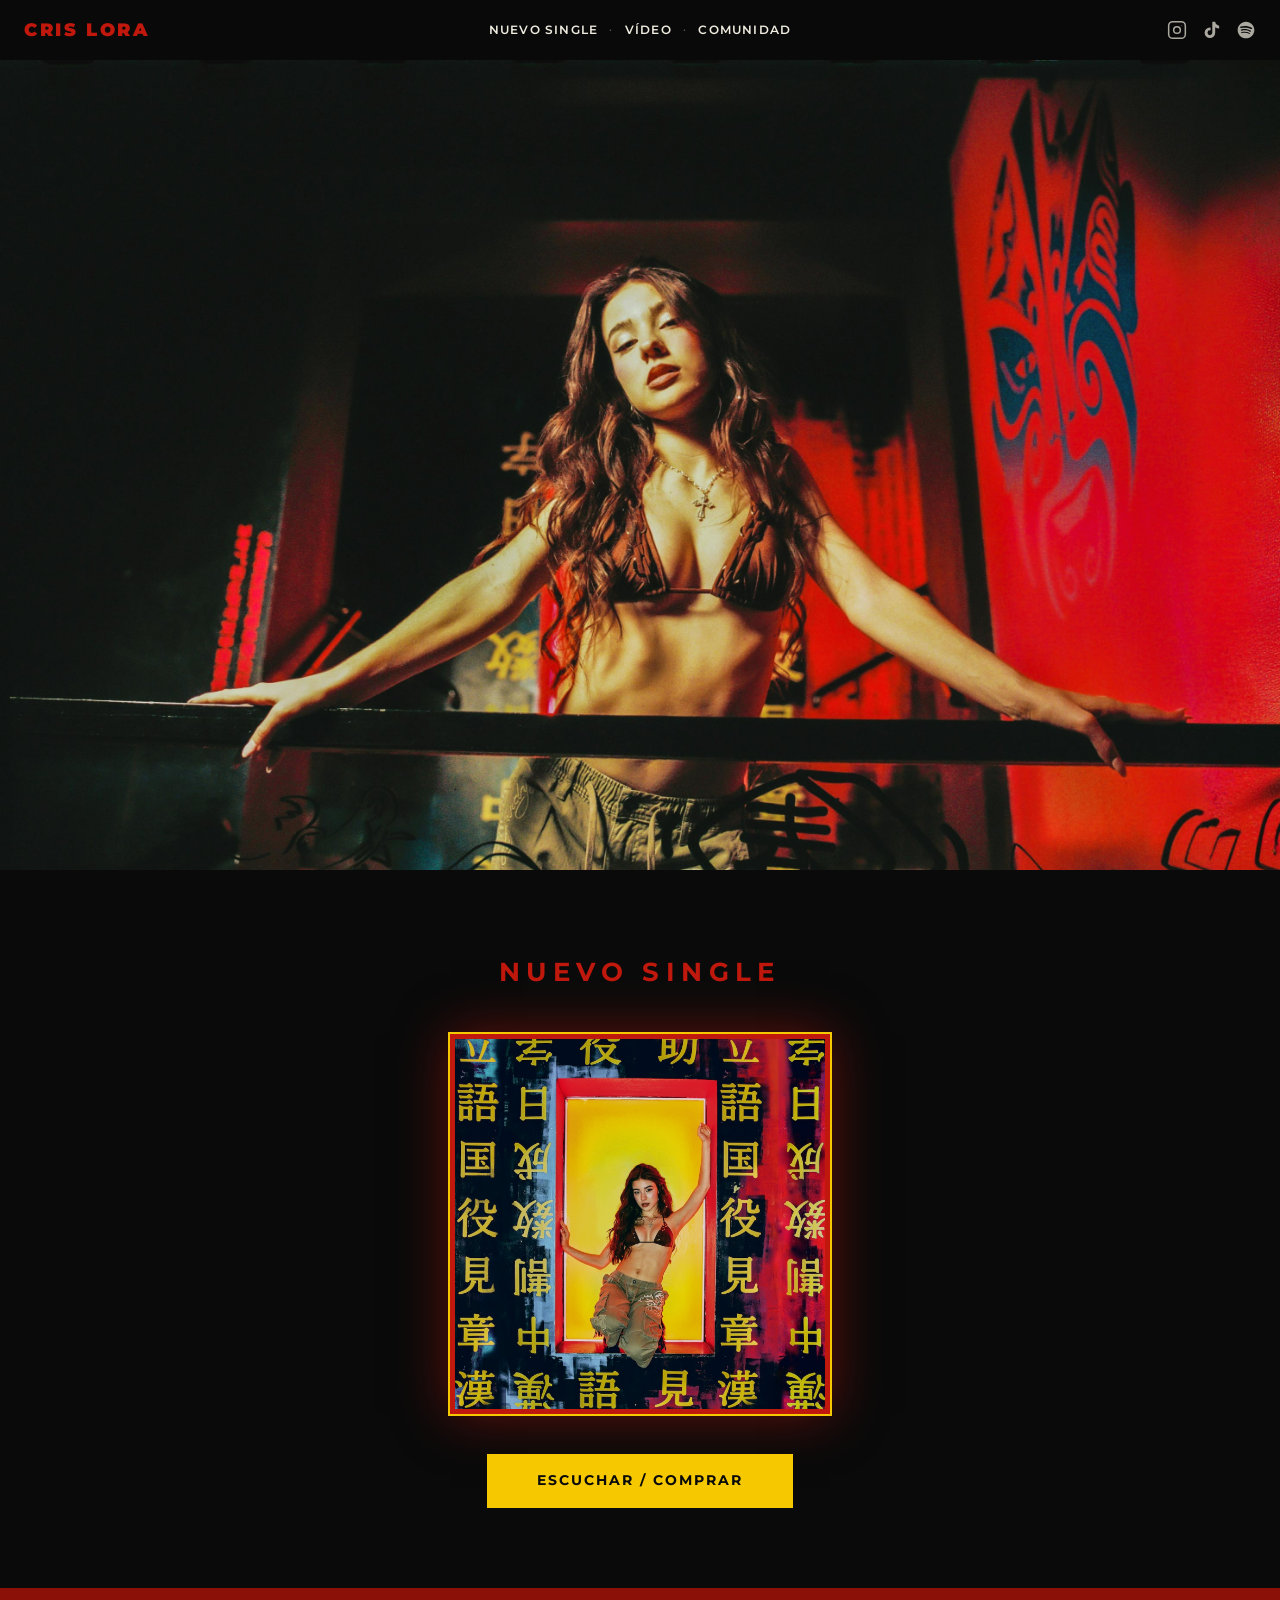
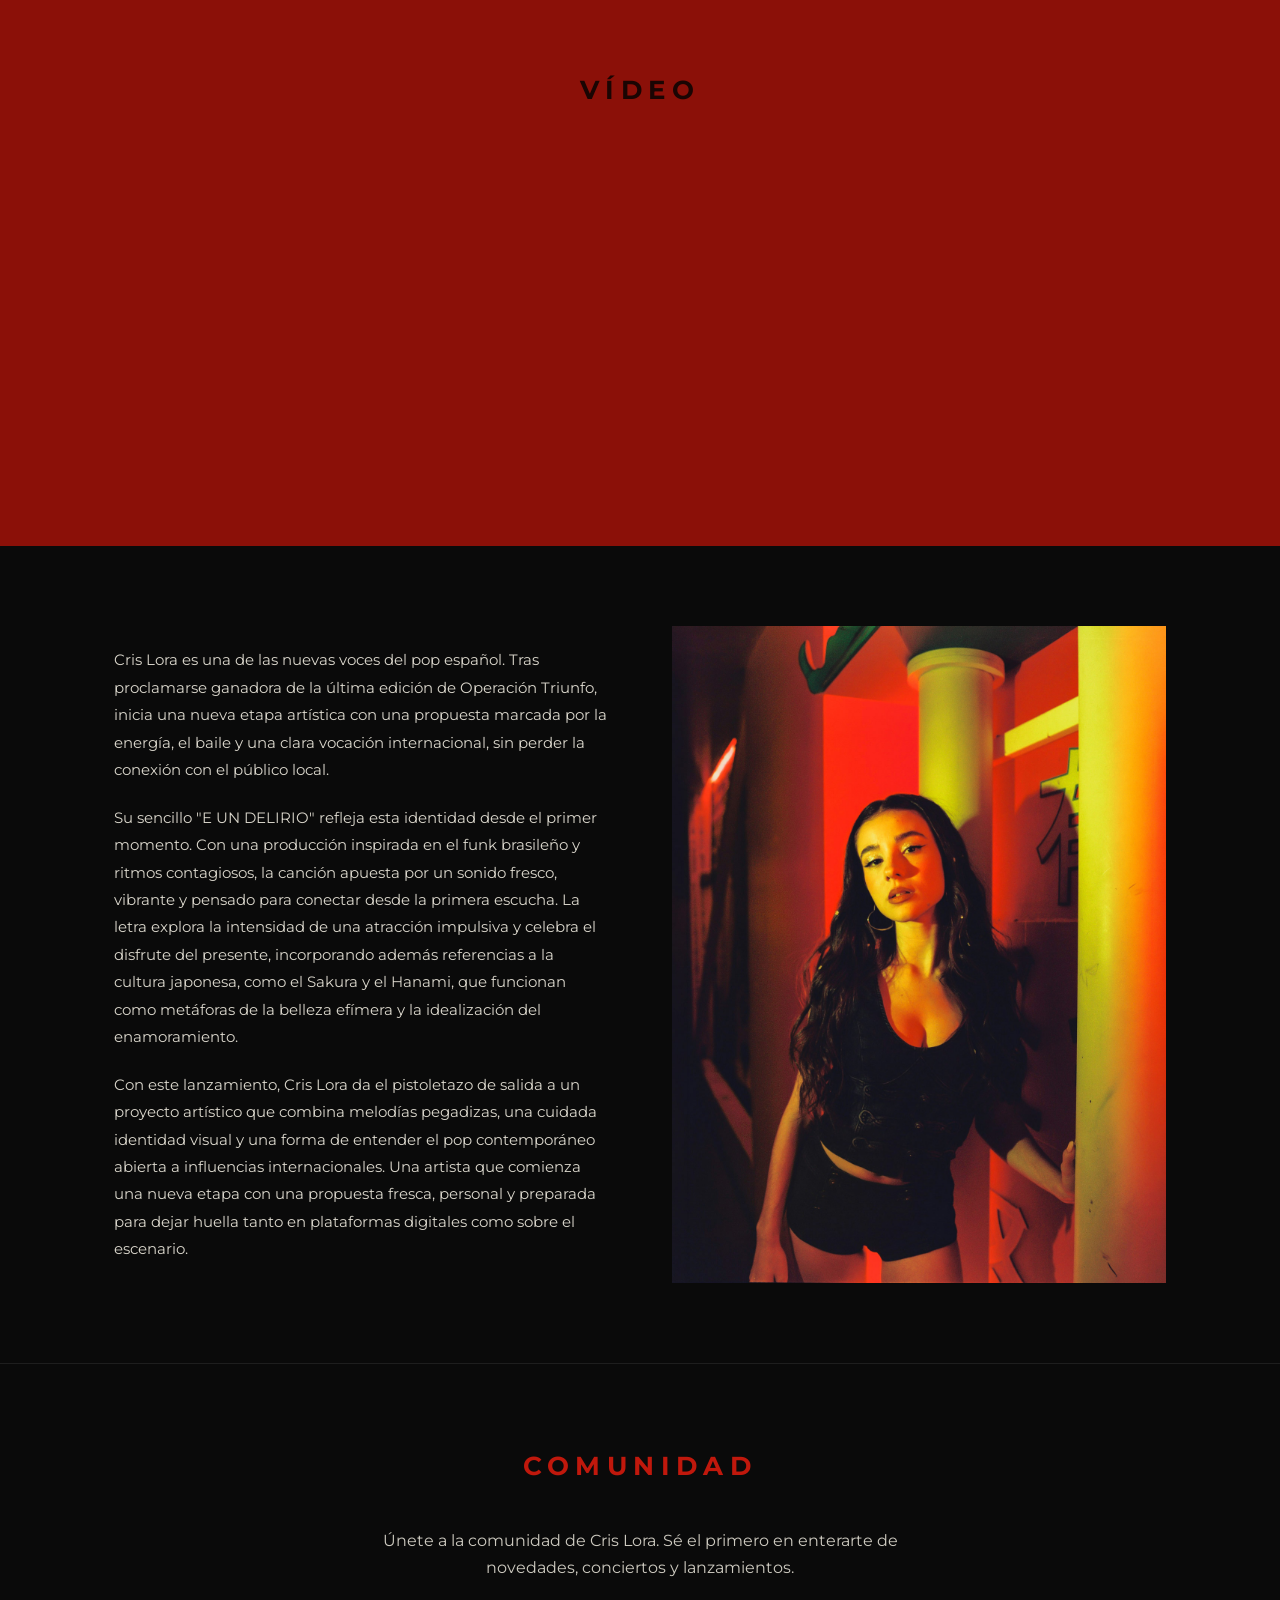
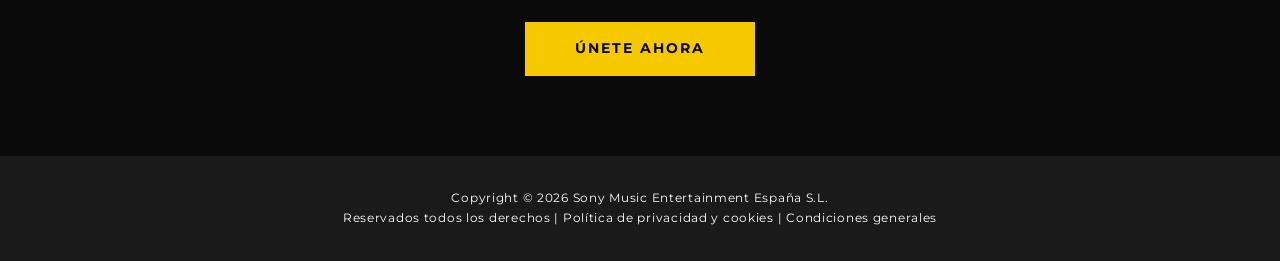
==== commit 77b4f281: "Insert video iframe from Youtube" ====
--- a/index.html
+++ b/index.html
@@ -83,7 +83,7 @@
     <div class="section-inner centered">
       <h2 id="titulo-video" class="section-title dark">Vídeo</h2>
       <!-- INSERTAR VÍDEO AQUÍ -->
-      <div class="video-placeholder" role="img" aria-label="Vídeo de Cris Lora — próximamente"></div>
+      <iframe width="560" height="315" src="https://www.youtube.com/embed/kbceGzbUlaA?si=7YQjzvCR1wZIOUzO" title="YouTube video player" frameborder="0" allow="accelerometer; autoplay; clipboard-write; encrypted-media; gyroscope; picture-in-picture; web-share" referrerpolicy="strict-origin-when-cross-origin" allowfullscreen></iframe>
     </div>
   </section>
 
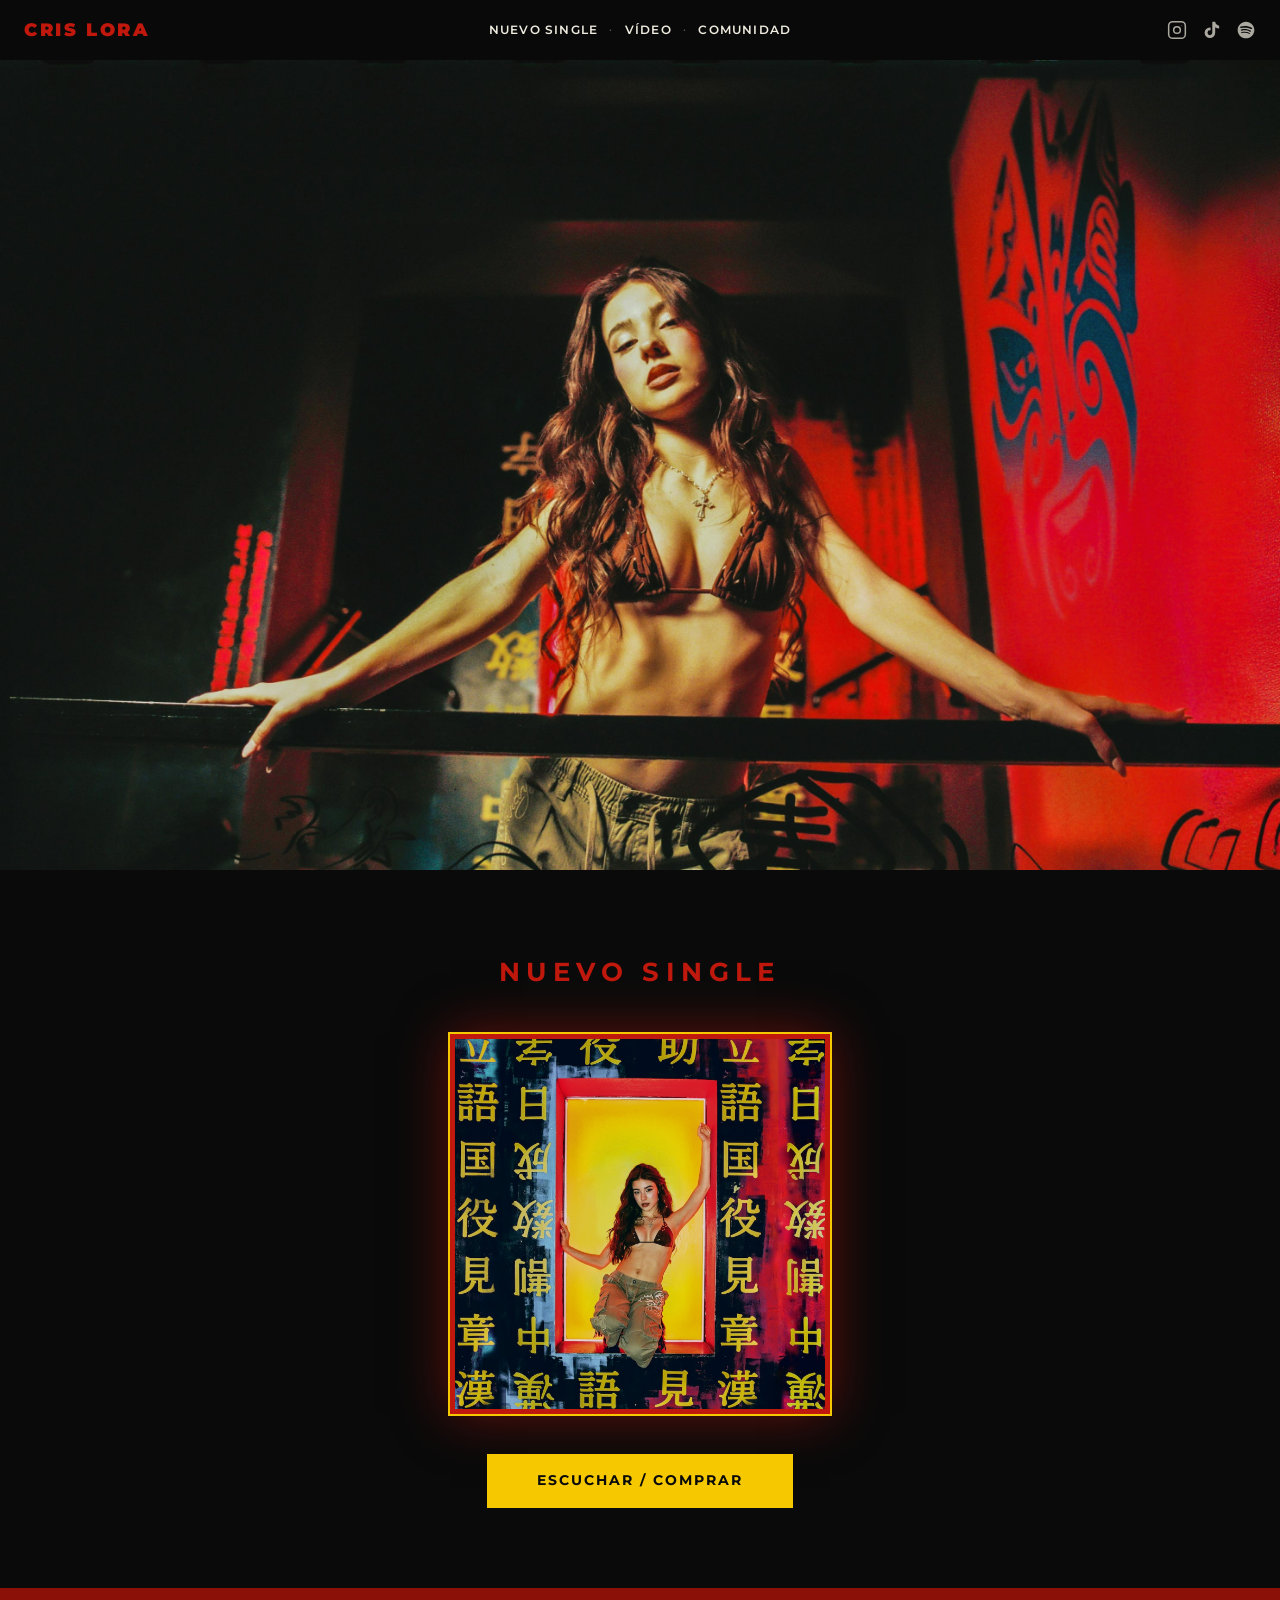
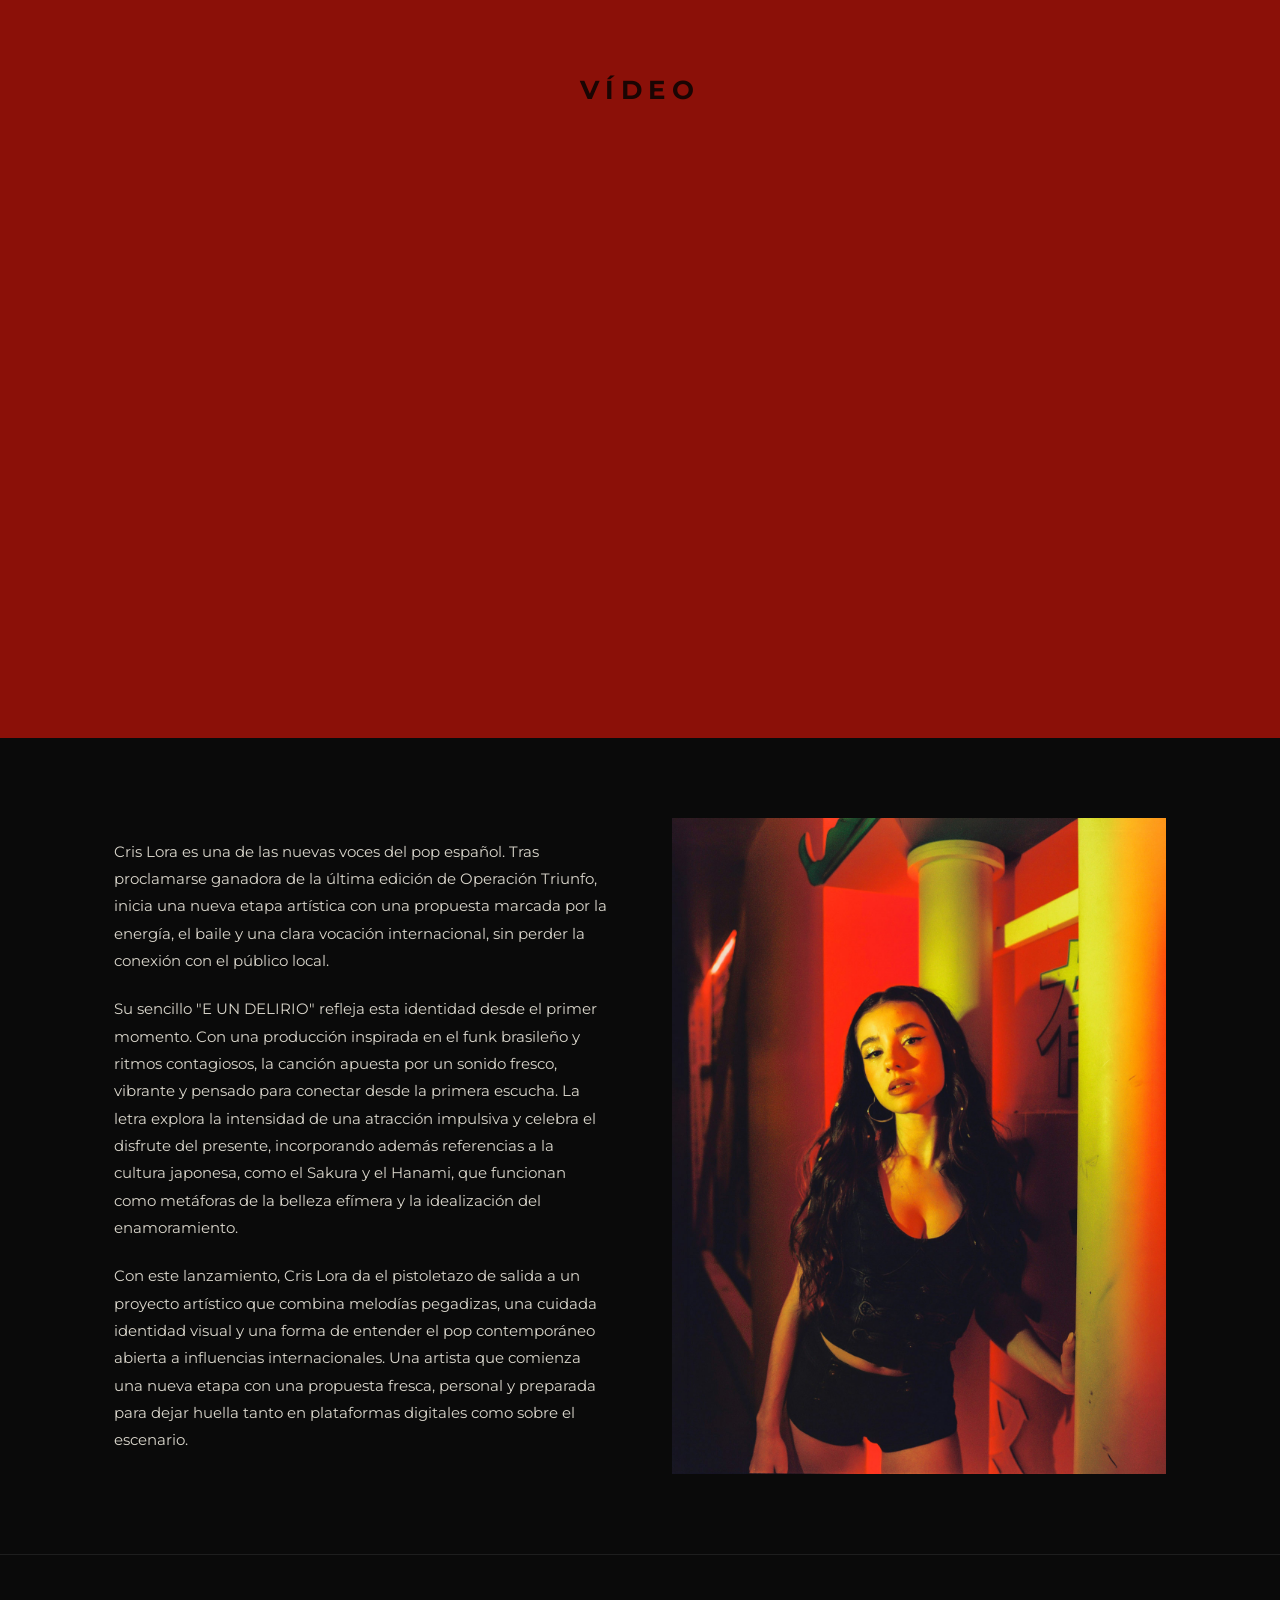
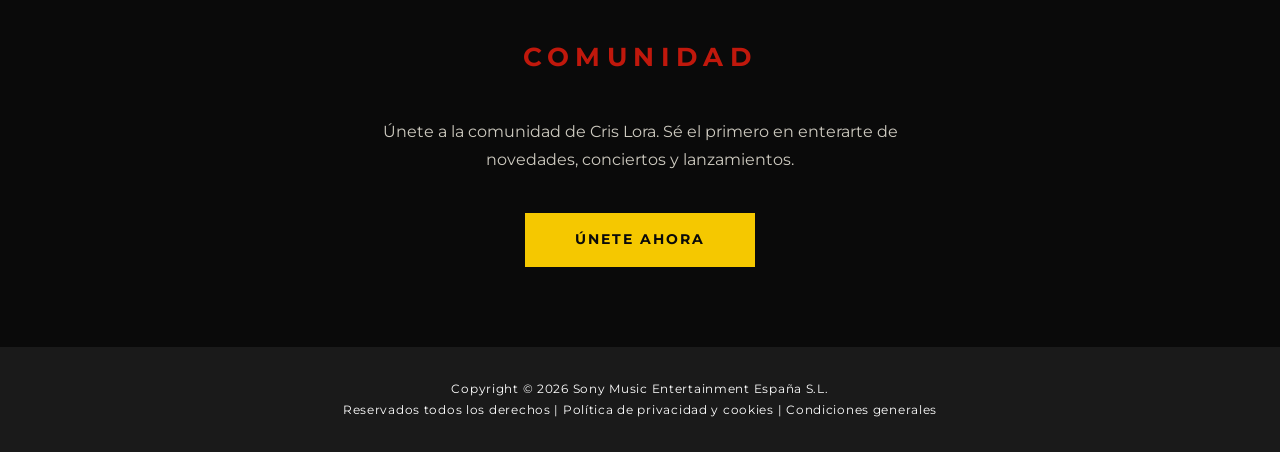
==== commit fe852585: "Make YouTube embed responsive (16:9 aspect-ratio wrapper, max 900px) Co-Authored-By: Claude Sonnet 4" ====
--- a/index.html
+++ b/index.html
@@ -82,8 +82,9 @@
   <section id="video" aria-labelledby="titulo-video">
     <div class="section-inner centered">
       <h2 id="titulo-video" class="section-title dark">Vídeo</h2>
-      <!-- INSERTAR VÍDEO AQUÍ -->
-      <iframe width="560" height="315" src="https://www.youtube.com/embed/kbceGzbUlaA?si=7YQjzvCR1wZIOUzO" title="YouTube video player" frameborder="0" allow="accelerometer; autoplay; clipboard-write; encrypted-media; gyroscope; picture-in-picture; web-share" referrerpolicy="strict-origin-when-cross-origin" allowfullscreen></iframe>
+      <div class="video-wrap">
+        <iframe src="https://www.youtube.com/embed/kbceGzbUlaA?si=7YQjzvCR1wZIOUzO" title="E Un Delirio — Cris Lora (vídeo oficial)" frameborder="0" allow="accelerometer; autoplay; clipboard-write; encrypted-media; gyroscope; picture-in-picture; web-share" referrerpolicy="strict-origin-when-cross-origin" allowfullscreen></iframe>
+      </div>
     </div>
   </section>
 
--- a/style.css
+++ b/style.css
@@ -223,15 +223,18 @@
   color: #1a0503;
 }
 
-.video-placeholder {
-  width: 100%;
-  max-width: 760px;
+.video-wrap {
+  width: 100%;
+  max-width: 900px;
   aspect-ratio: 16 / 9;
-  background-color: #000;
-}
-
-/* INSERTAR IFRAME AQUÍ — sustituir .video-placeholder por:
-   <iframe width="760" height="428" src="..." title="..." allowfullscreen></iframe> */
+}
+
+.video-wrap iframe {
+  width: 100%;
+  height: 100%;
+  display: block;
+  border: 0;
+}
 
 /* ===================== BIOGRAFÍA ===================== */
 #biografia {
@@ -311,10 +314,6 @@
 #comunidad-page {
   background-color: var(--black);
   min-height: calc(100vh - var(--navbar-h) - 80px);
-}
-
-#comunidad-page .section-inner {
-  padding: 4rem 1.5rem;
 }
 
 #comunidad-page .section-title {
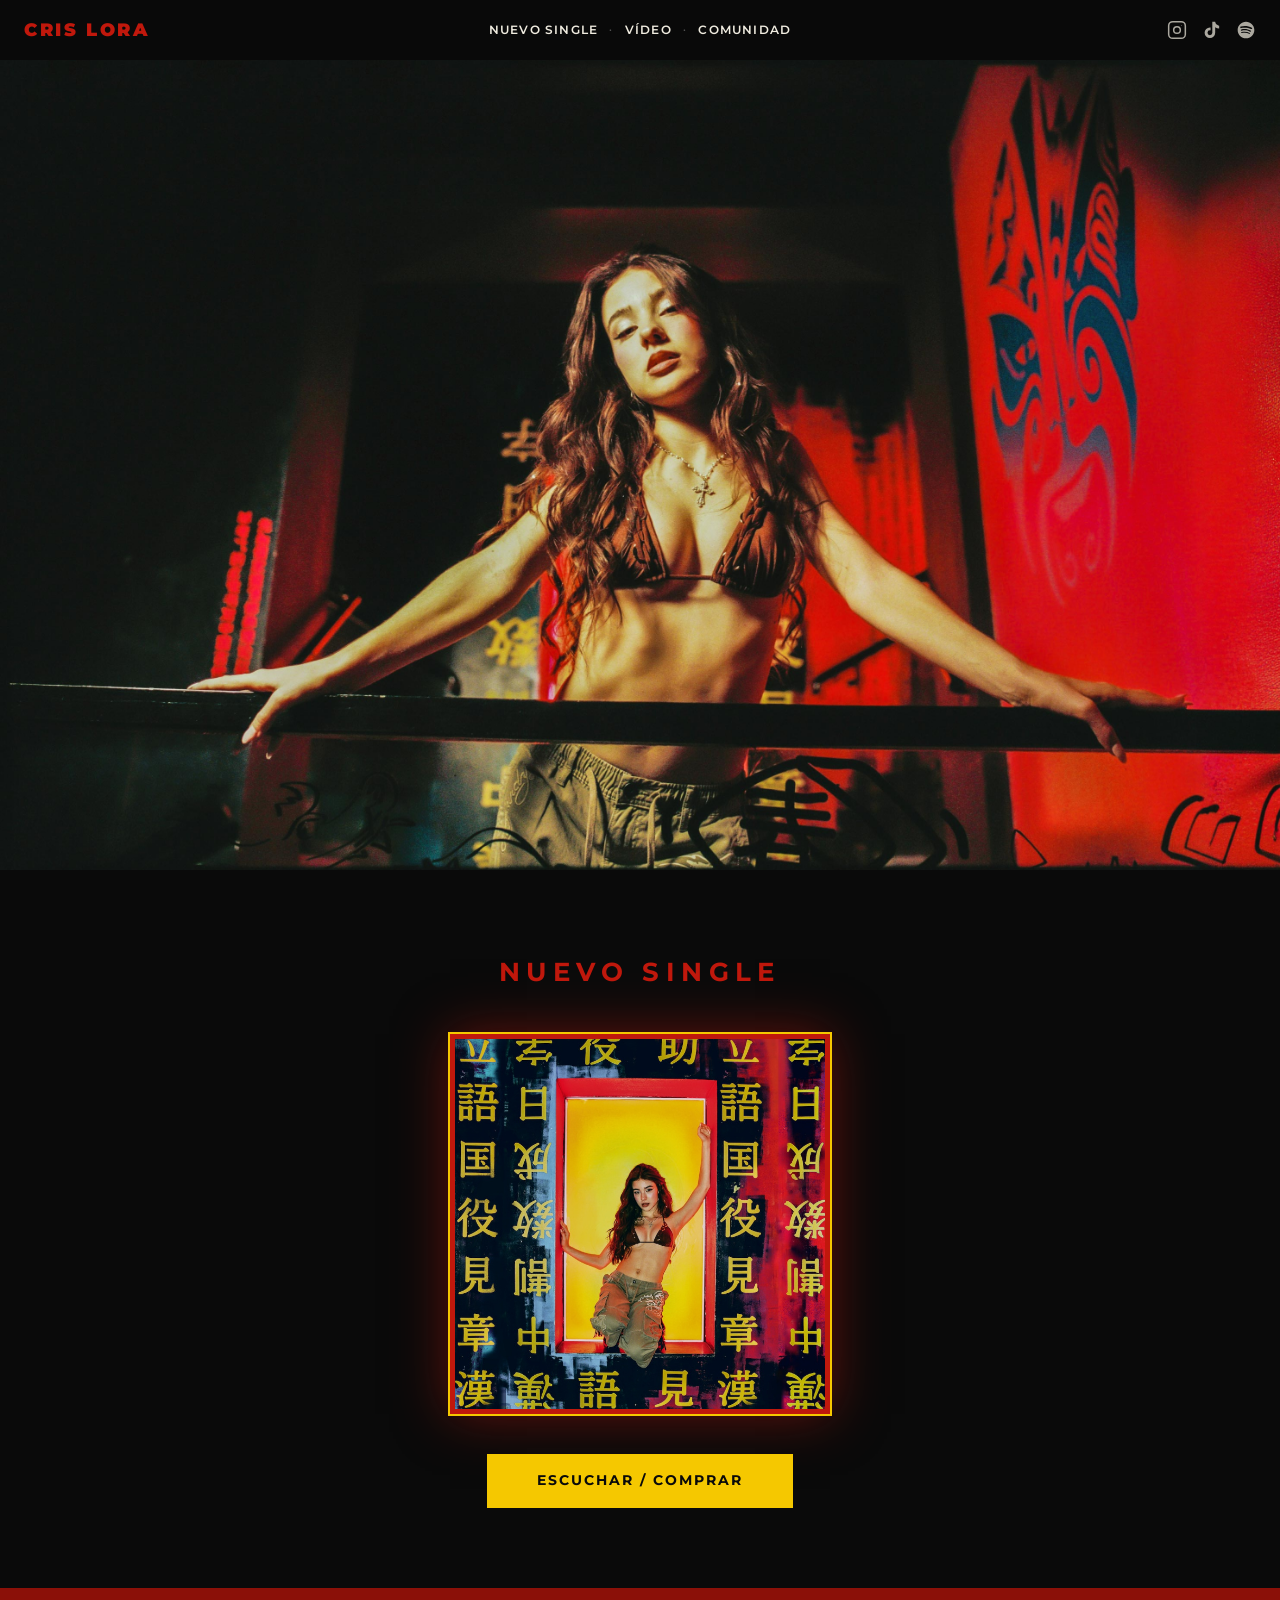
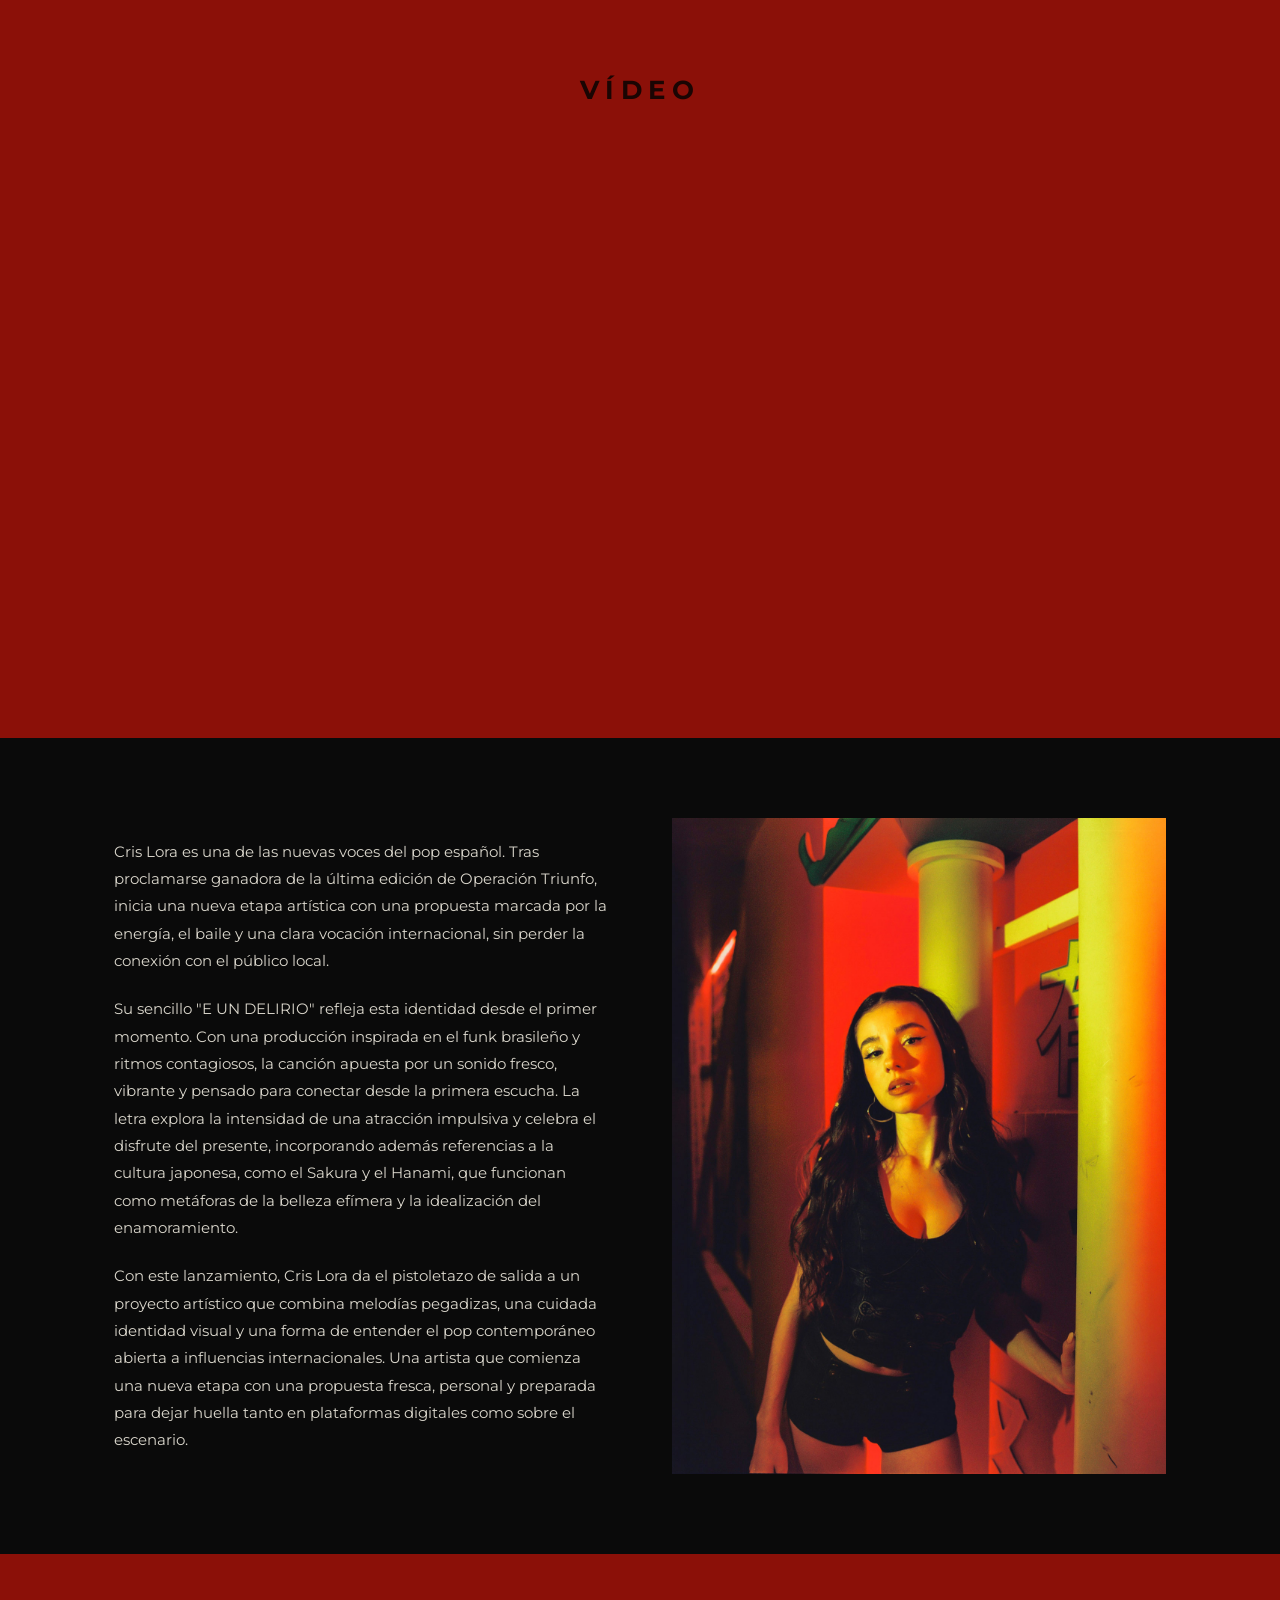
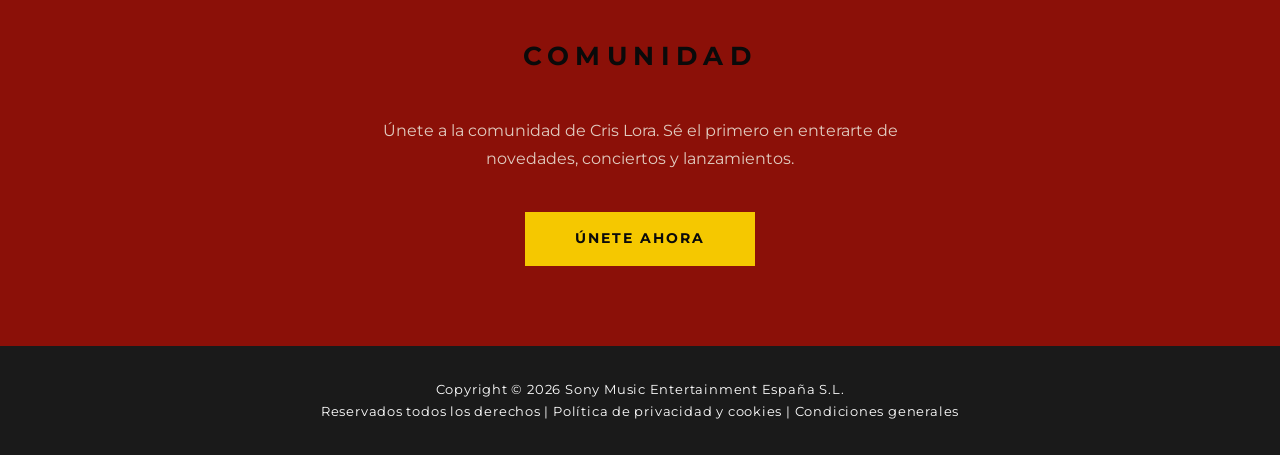
==== commit cfdbaba5: "Try red background on Comunidad section Co-Authored-By: Claude Sonnet 4.6 <noreply@anthropic.com> Cl" ====
--- a/index.html
+++ b/index.html
@@ -106,7 +106,7 @@
   <!-- ===================== COMUNIDAD ===================== -->
   <section id="comunidad" aria-labelledby="titulo-comunidad">
     <div class="section-inner centered">
-      <h2 id="titulo-comunidad" class="section-title red">Comunidad</h2>
+      <h2 id="titulo-comunidad" class="section-title dark">Comunidad</h2>
       <p class="comunidad-desc">Únete a la comunidad de Cris Lora. Sé el primero en enterarte de novedades, conciertos y lanzamientos.</p>
       <a href="comunidad.html" class="btn-primary">Únete ahora</a>
     </div>
--- a/style.css
+++ b/style.css
@@ -133,7 +133,7 @@
 #hero {
   margin-top: var(--navbar-h);
   width: 100%;
-  max-height: 90vh;
+  height: 90vh;
   overflow: hidden;
 }
 
@@ -141,7 +141,7 @@
   width: 100%;
   height: 100%;
   object-fit: cover;
-  object-position: center top;
+  object-position: center center;
   display: block;
 }
 
@@ -273,8 +273,7 @@
 
 /* ===================== COMUNIDAD ===================== */
 #comunidad {
-  background-color: var(--black);
-  border-top: 1px solid #1e1e1e;
+  background-color: var(--red-bg);
 }
 
 .comunidad-desc {
@@ -428,7 +427,7 @@
   background-color: var(--gray);
   text-align: center;
   padding: 2rem 1.5rem;
-  font-size: 0.75rem;
+  font-size: 0.82rem;
   color: #FFF;
   letter-spacing: 0.06em;
 }
@@ -446,6 +445,10 @@
     display: none;
   }
 
+  .navbar {
+    grid-template-columns: 1fr auto;
+  }
+
   .bio-grid {
     grid-template-columns: 1fr;
   }
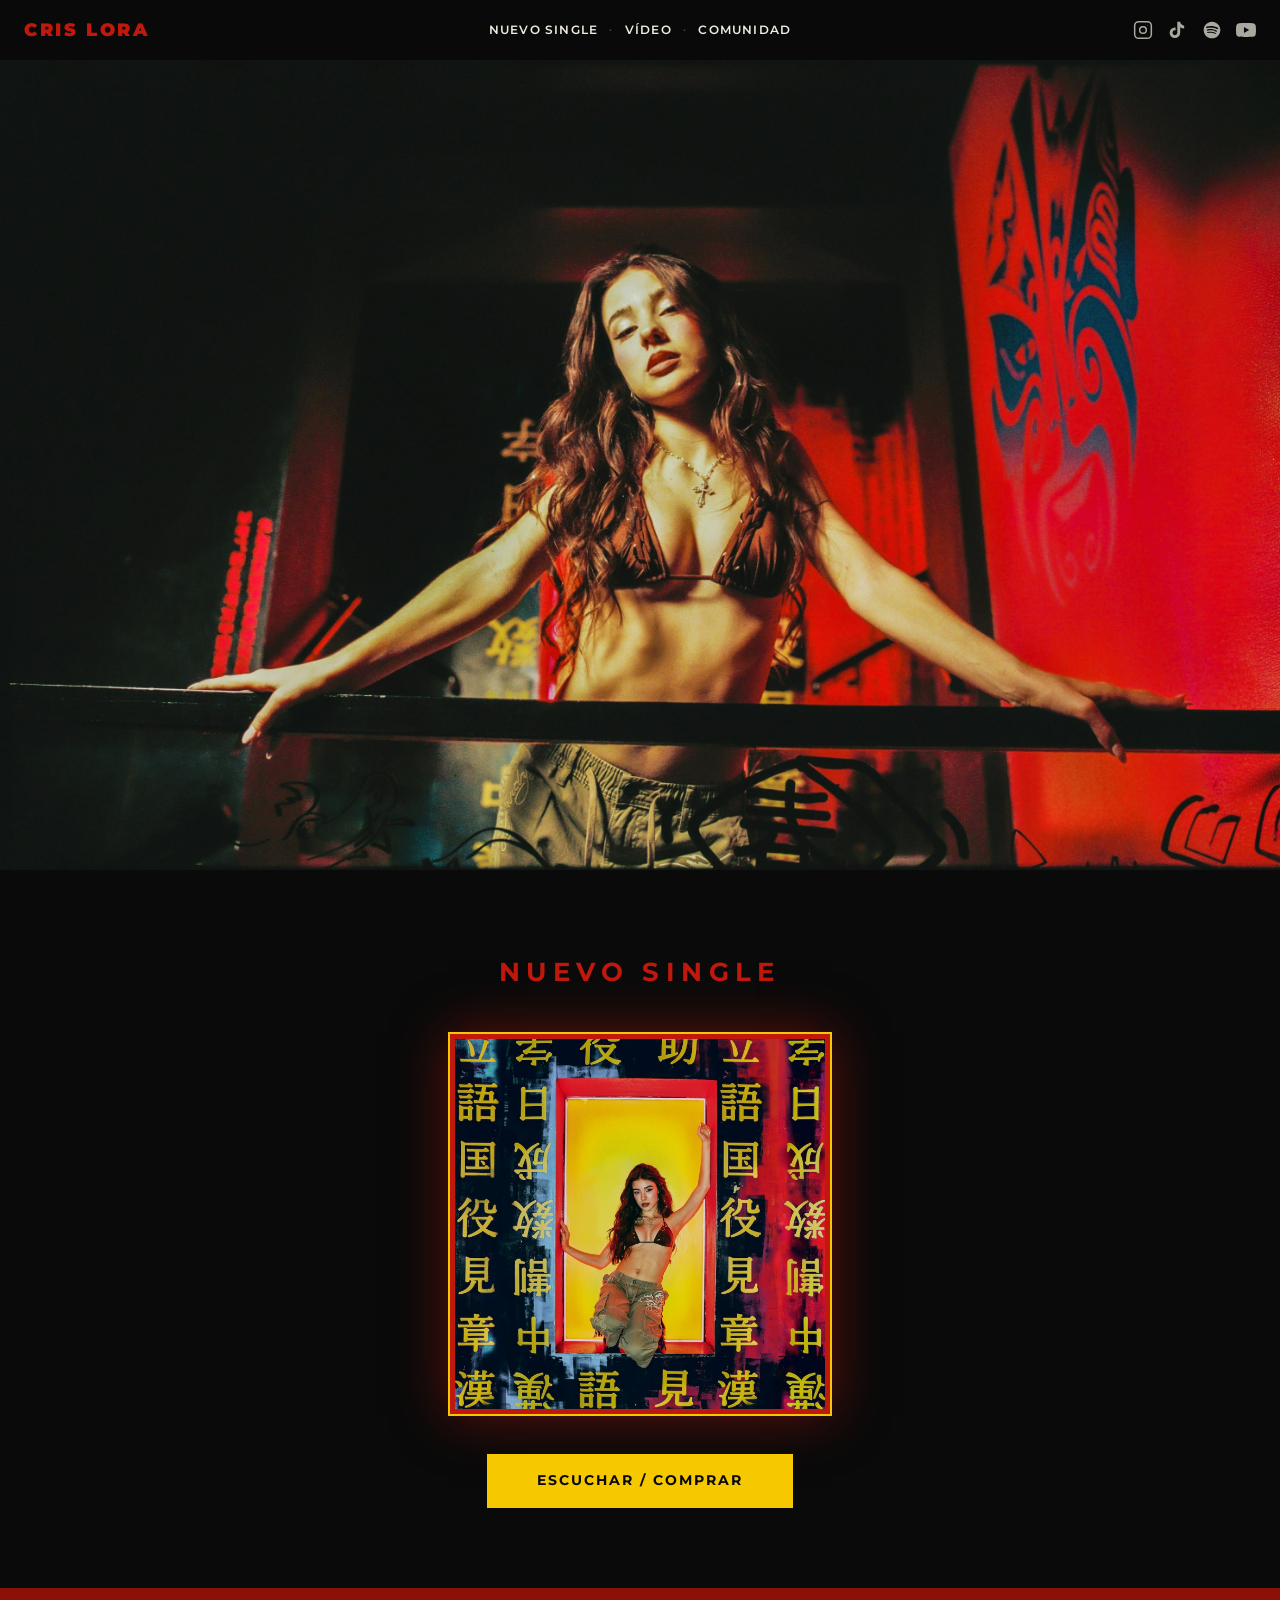
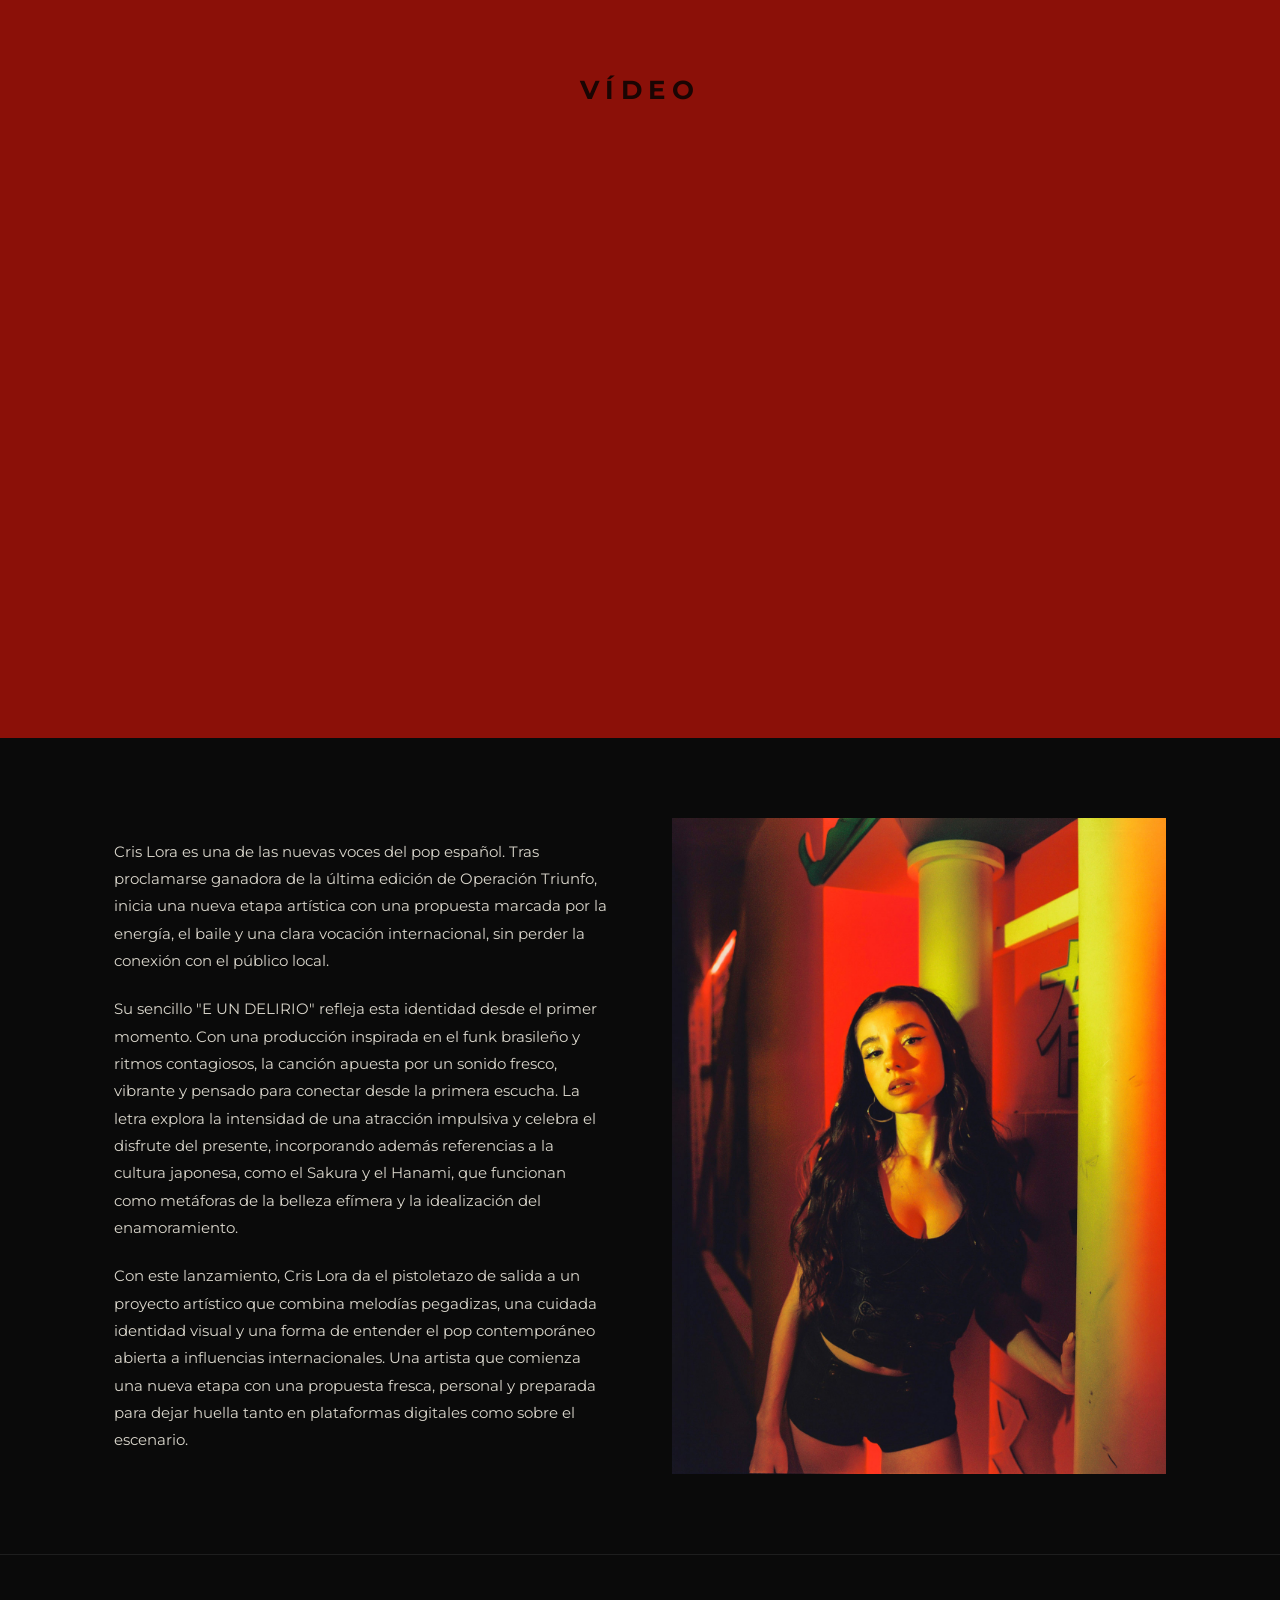
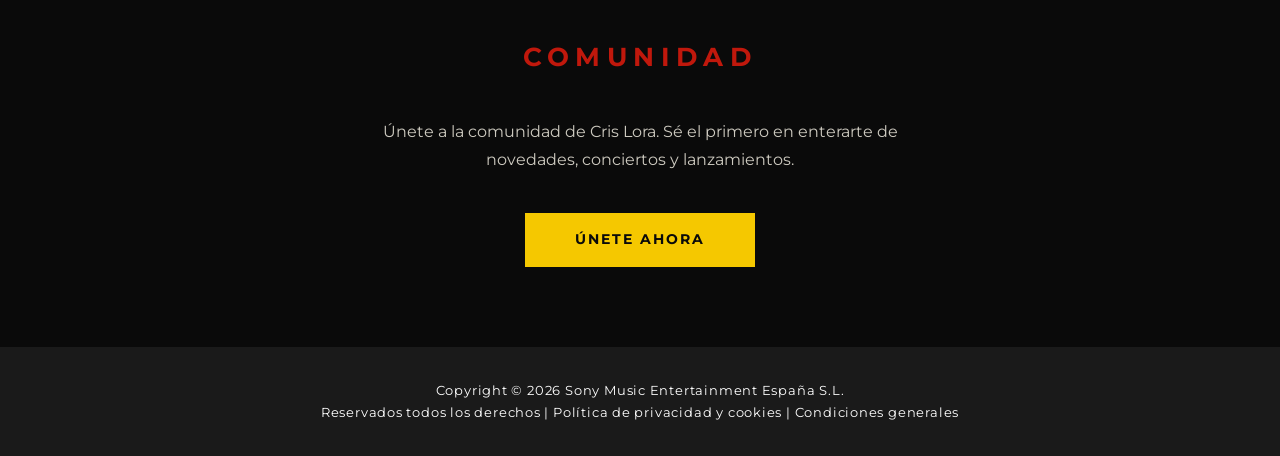
==== commit 034eafc0: "Revert Comunidad to black bg; add YouTube icon to social nav Co-Authored-By: Claude Sonnet 4.6 <nore" ====
--- a/index.html
+++ b/index.html
@@ -59,6 +59,11 @@
           <path d="M12 2C6.477 2 2 6.477 2 12s4.477 10 10 10 10-4.477 10-10S17.523 2 12 2zm4.586 14.424a.622.622 0 0 1-.857.207c-2.348-1.435-5.304-1.76-8.785-.964a.622.622 0 1 1-.277-1.215c3.809-.87 7.076-.495 9.712 1.115a.623.623 0 0 1 .207.857zm1.224-2.723a.78.78 0 0 1-1.072.257c-2.687-1.652-6.785-2.131-9.965-1.166a.78.78 0 0 1-.973-.519.781.781 0 0 1 .519-.973c3.632-1.102 8.147-.568 11.234 1.329a.78.78 0 0 1 .257 1.072zm.105-2.835C14.692 8.95 9.375 8.775 6.297 9.71a.937.937 0 1 1-.543-1.794c3.563-1.08 9.484-.87 13.22 1.338a.937.937 0 0 1-.059 1.612z"/>
         </svg>
       </a>
+      <a href="https://www.youtube.com/@CRISLORAVEVO" target="_blank" rel="noopener" aria-label="YouTube (abre en nueva pestaña)">
+        <svg aria-hidden="true" focusable="false" xmlns="http://www.w3.org/2000/svg" viewBox="0 0 24 24" fill="currentColor">
+          <path d="M23.498 6.186a3.016 3.016 0 0 0-2.122-2.136C19.505 3.545 12 3.545 12 3.545s-7.505 0-9.377.505A3.017 3.017 0 0 0 .502 6.186C0 8.07 0 12 0 12s0 3.93.502 5.814a3.016 3.016 0 0 0 2.122 2.136c1.871.505 9.376.505 9.376.505s7.505 0 9.377-.505a3.015 3.015 0 0 0 2.122-2.136C24 15.93 24 12 24 12s0-3.93-.502-5.814zM9.545 15.568V8.432L15.818 12l-6.273 3.568z"/>
+        </svg>
+      </a>
     </nav>
   </header>
 
@@ -106,7 +111,7 @@
   <!-- ===================== COMUNIDAD ===================== -->
   <section id="comunidad" aria-labelledby="titulo-comunidad">
     <div class="section-inner centered">
-      <h2 id="titulo-comunidad" class="section-title dark">Comunidad</h2>
+      <h2 id="titulo-comunidad" class="section-title red">Comunidad</h2>
       <p class="comunidad-desc">Únete a la comunidad de Cris Lora. Sé el primero en enterarte de novedades, conciertos y lanzamientos.</p>
       <a href="comunidad.html" class="btn-primary">Únete ahora</a>
     </div>
--- a/style.css
+++ b/style.css
@@ -273,7 +273,8 @@
 
 /* ===================== COMUNIDAD ===================== */
 #comunidad {
-  background-color: var(--red-bg);
+  background-color: var(--black);
+  border-top: 1px solid #1e1e1e;
 }
 
 .comunidad-desc {
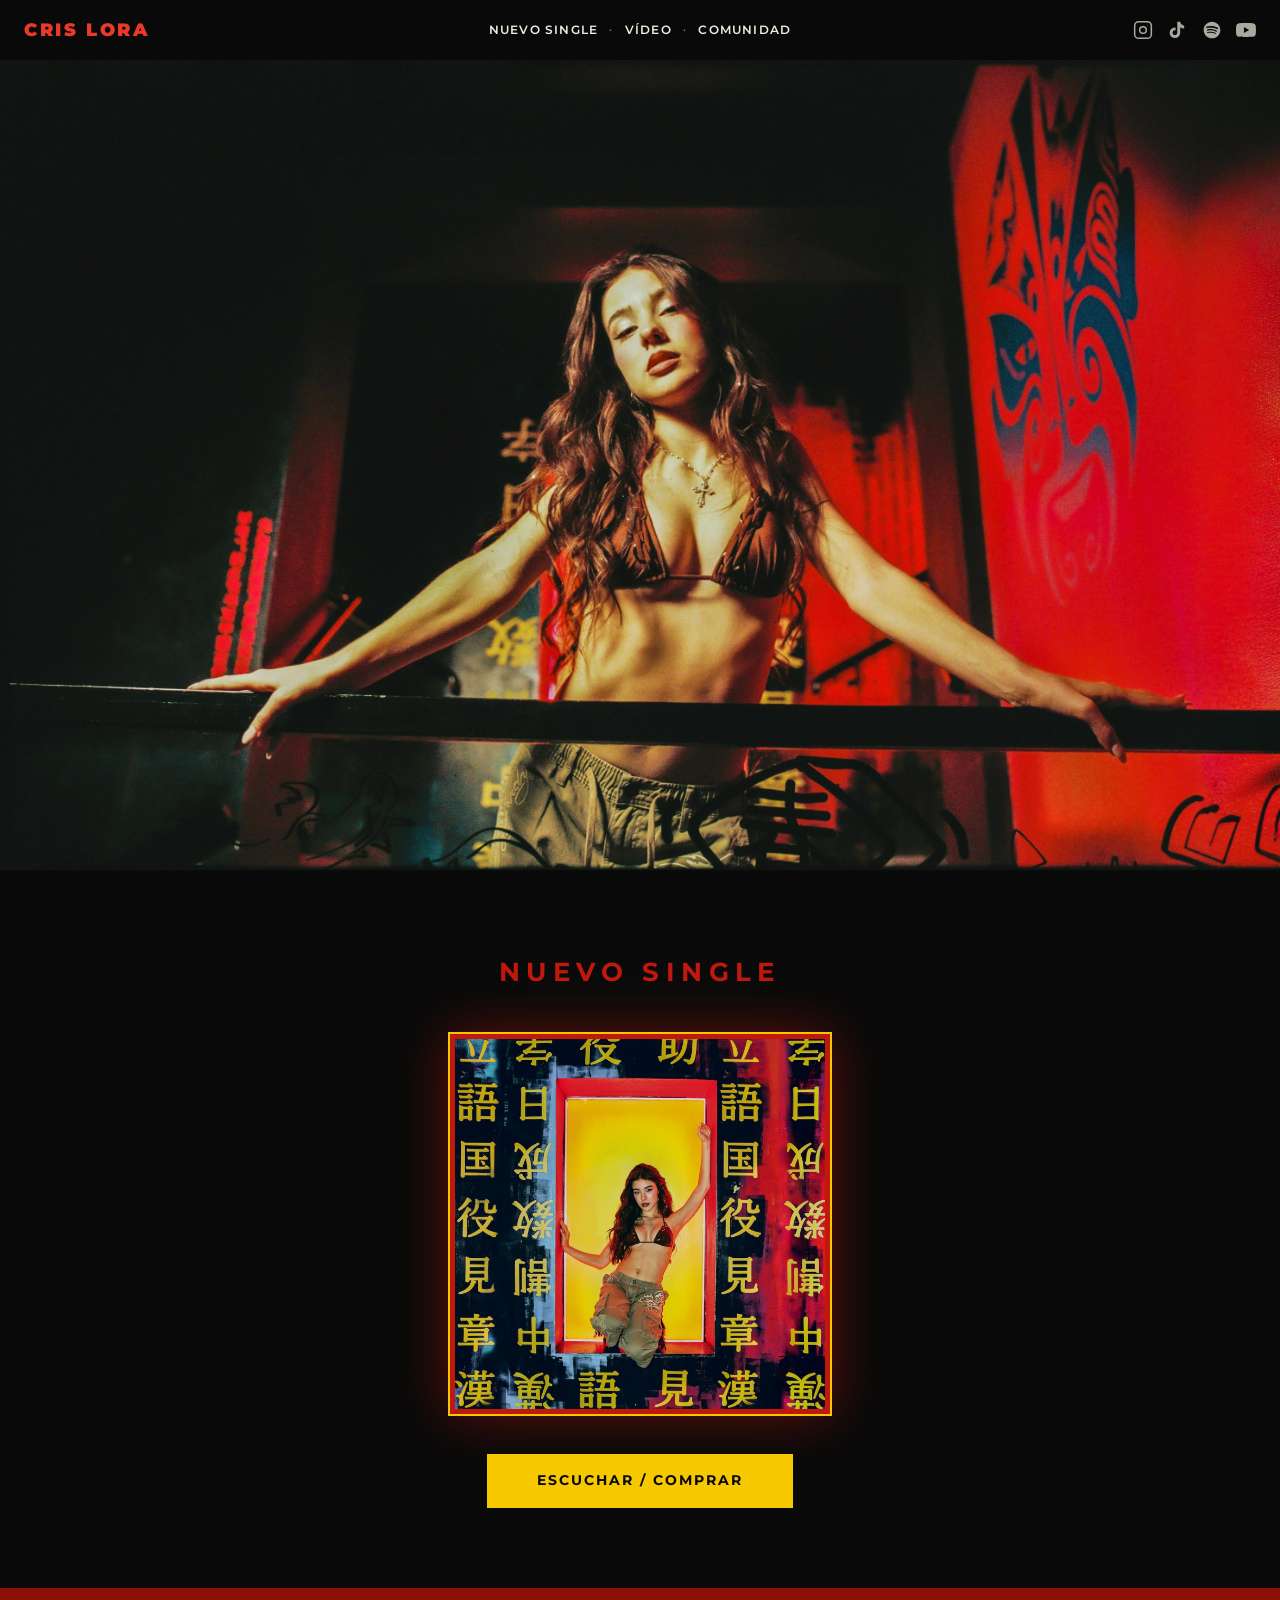
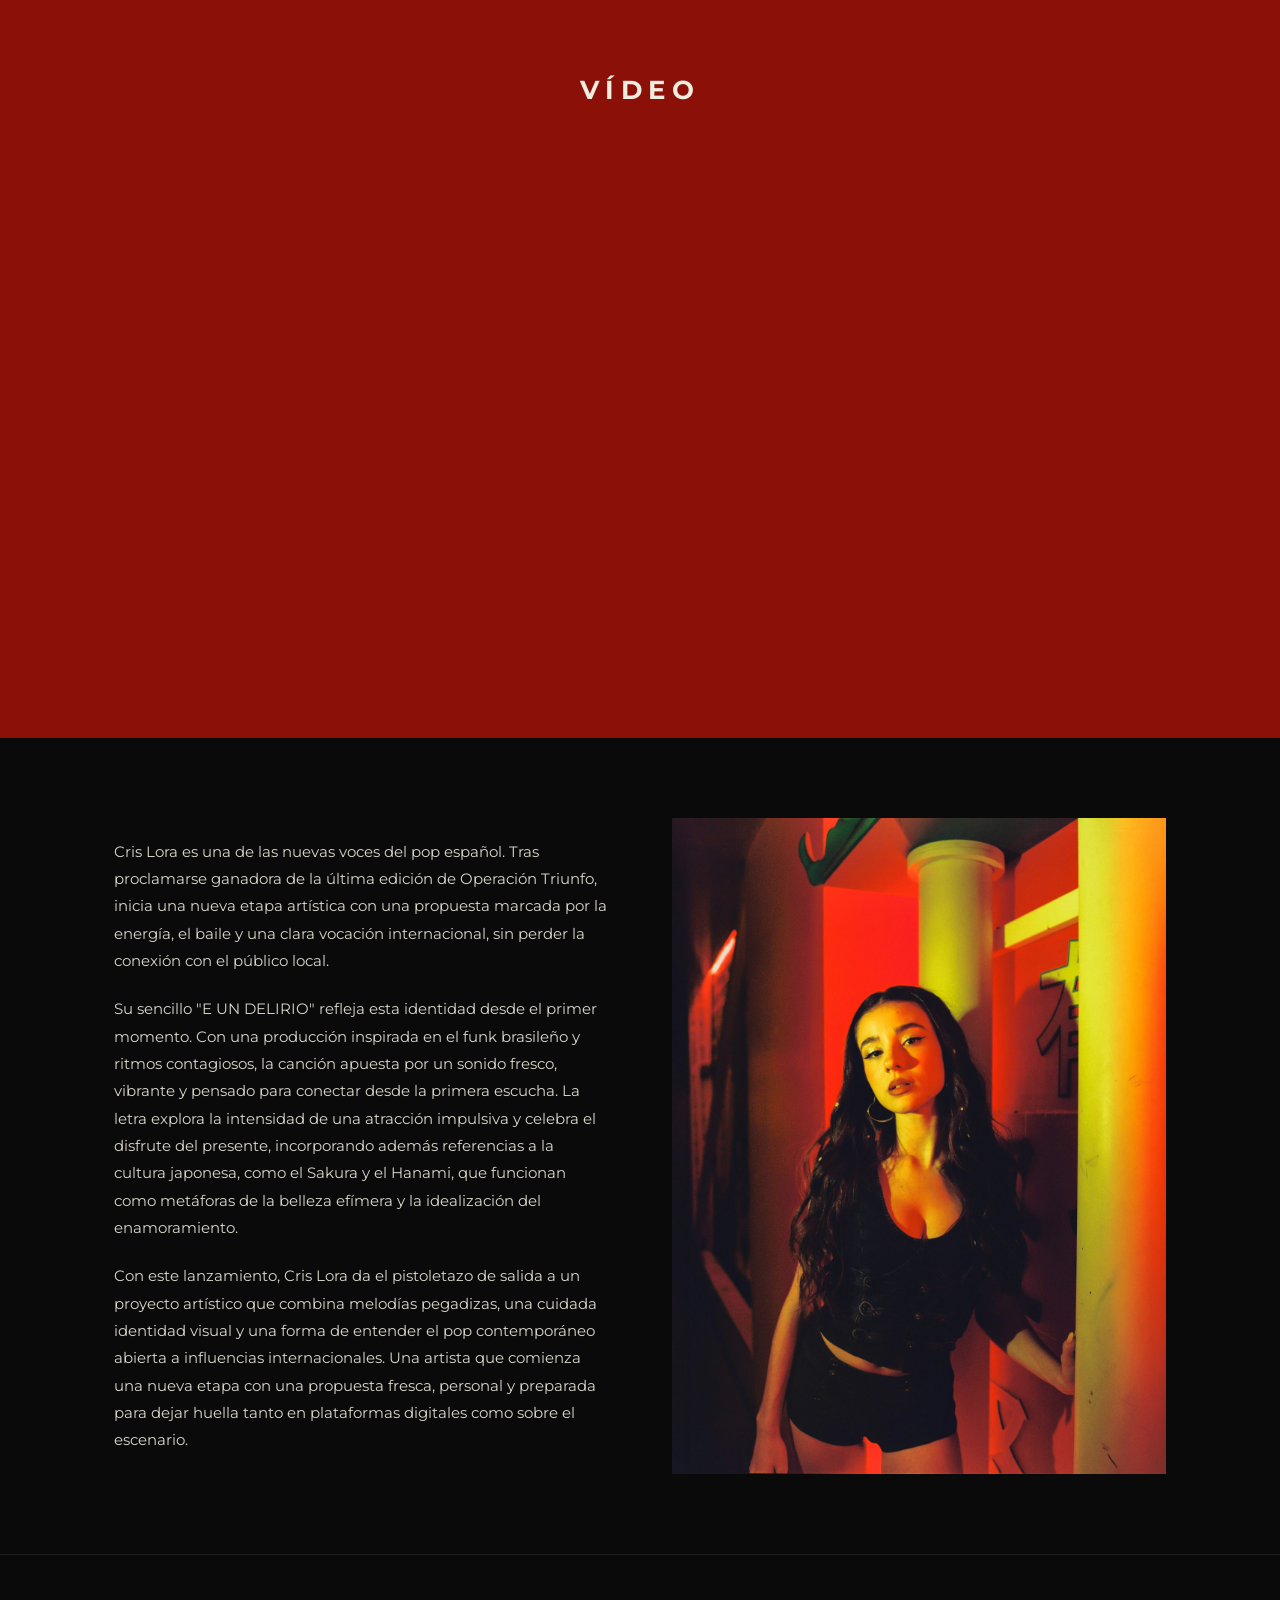
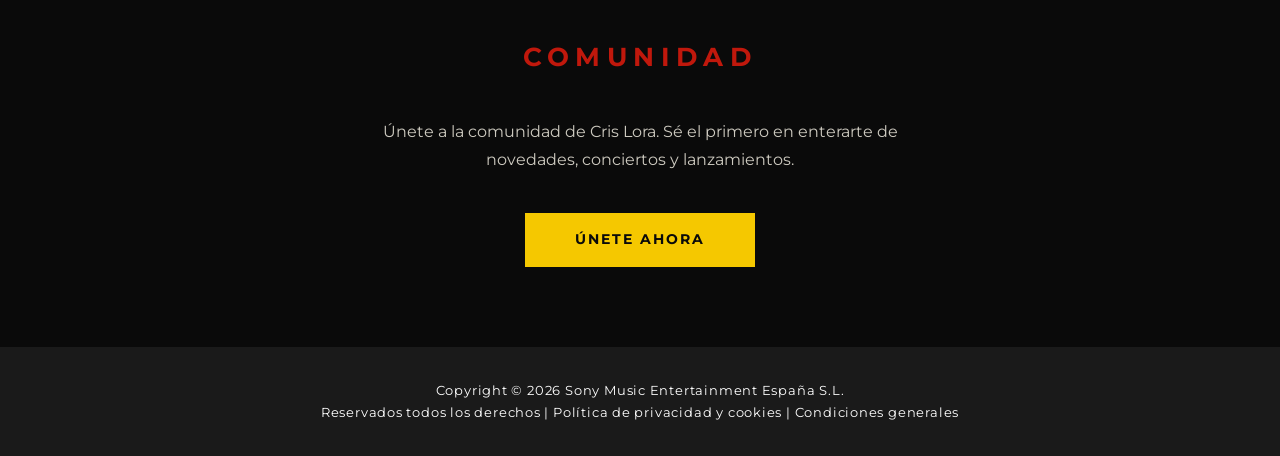
==== commit 27a985ab: "Fix 3 WCAG 1.4.3 contrast issues from accessibility report AI25: Video title changed from near-black" ====
--- a/index.html
+++ b/index.html
@@ -86,7 +86,7 @@
   <!-- ===================== VÍDEO ===================== -->
   <section id="video" aria-labelledby="titulo-video">
     <div class="section-inner centered">
-      <h2 id="titulo-video" class="section-title dark">Vídeo</h2>
+      <h2 id="titulo-video" class="section-title light">Vídeo</h2>
       <div class="video-wrap">
         <iframe src="https://www.youtube.com/embed/kbceGzbUlaA?si=7YQjzvCR1wZIOUzO" title="E Un Delirio — Cris Lora (vídeo oficial)" frameborder="0" allow="accelerometer; autoplay; clipboard-write; encrypted-media; gyroscope; picture-in-picture; web-share" referrerpolicy="strict-origin-when-cross-origin" allowfullscreen></iframe>
       </div>
--- a/style.css
+++ b/style.css
@@ -70,7 +70,7 @@
   font-weight: 900;
   letter-spacing: 0.15em;
   text-transform: uppercase;
-  color: var(--red);
+  color: #e8392a;
   text-decoration: none;
   transition: opacity 0.2s;
 }
@@ -100,7 +100,7 @@
 }
 
 .navbar-links span {
-  color: #555;
+  color: #888;
   font-size: 0.6rem;
 }
 
@@ -167,8 +167,9 @@
   margin-bottom: 2.5rem;
 }
 
-.section-title.red  { color: var(--red); }
-.section-title.dark { color: var(--black); }
+.section-title.red   { color: var(--red); }
+.section-title.dark  { color: var(--black); }
+.section-title.light { color: var(--white); }
 
 /* ===================== NUEVO SINGLE ===================== */
 #single {
@@ -219,9 +220,6 @@
   background-color: var(--red-bg);
 }
 
-#video .section-title.dark {
-  color: #1a0503;
-}
 
 .video-wrap {
   width: 100%;
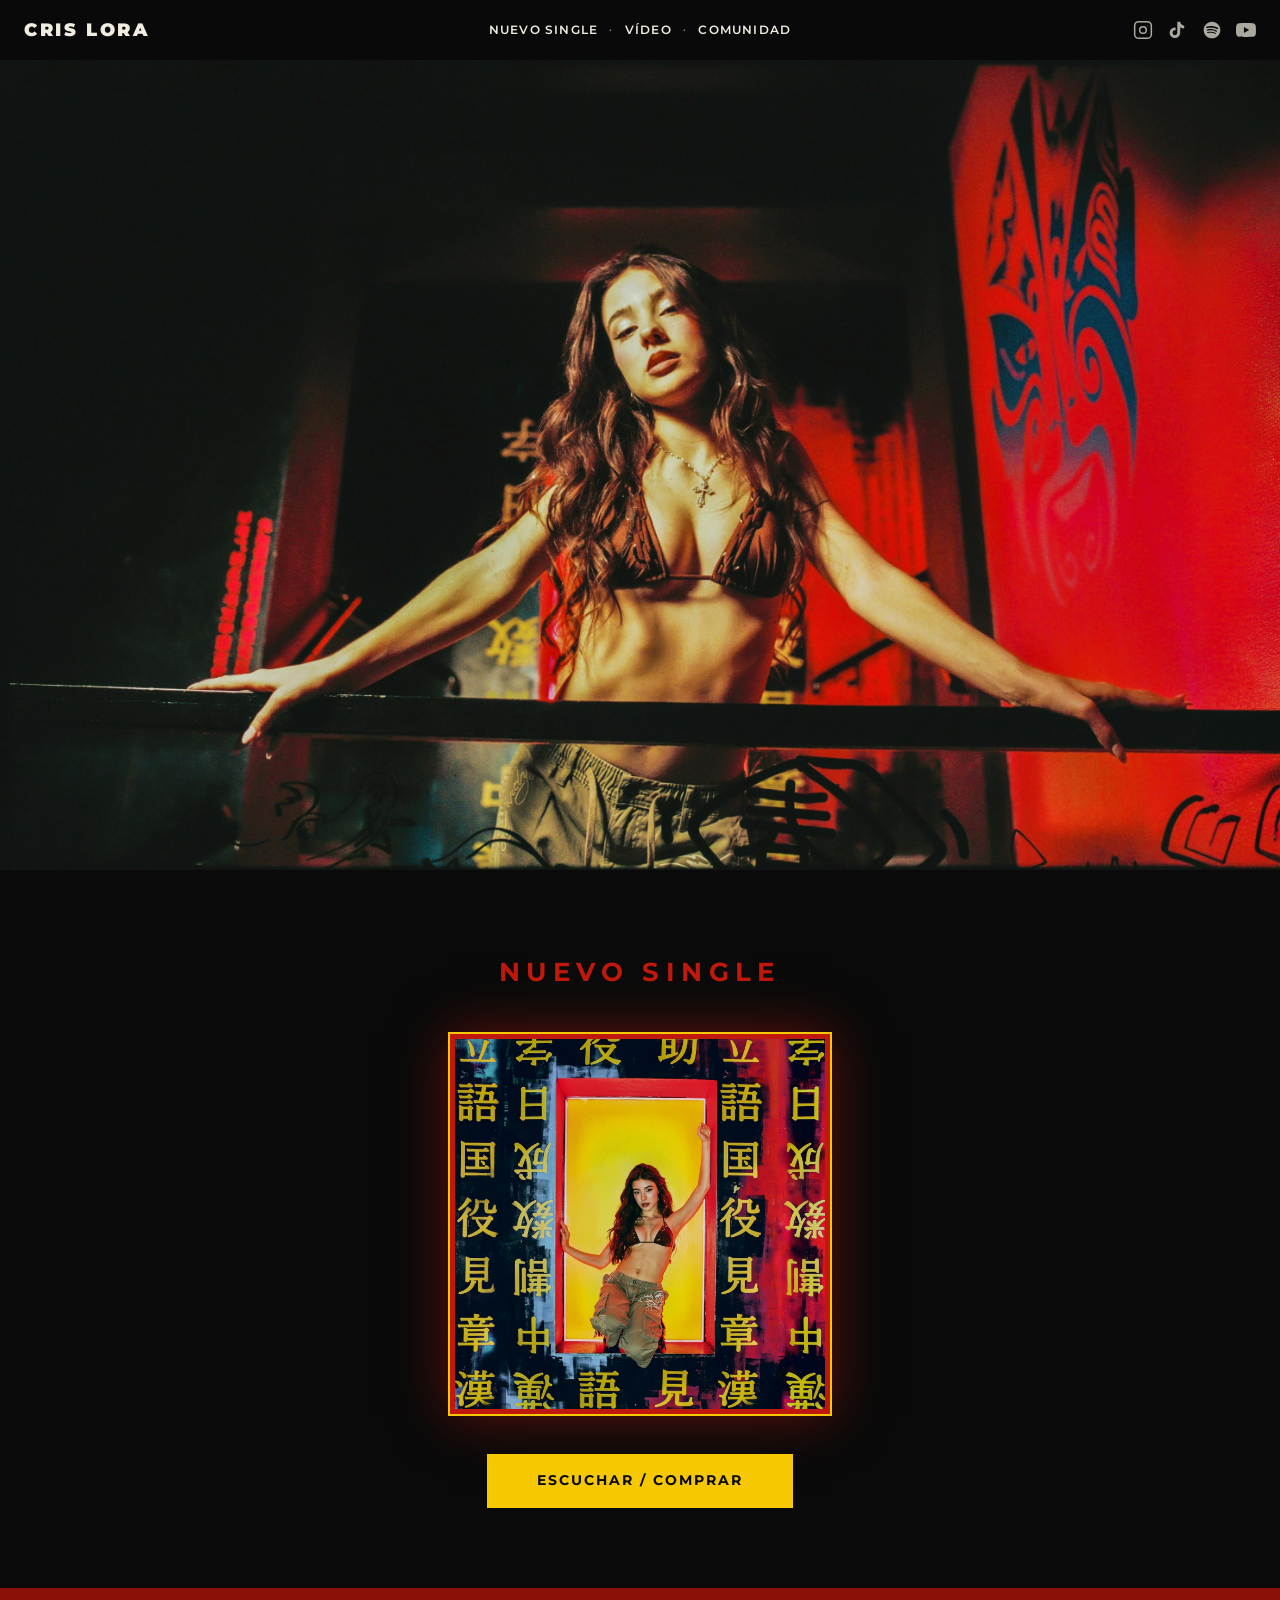
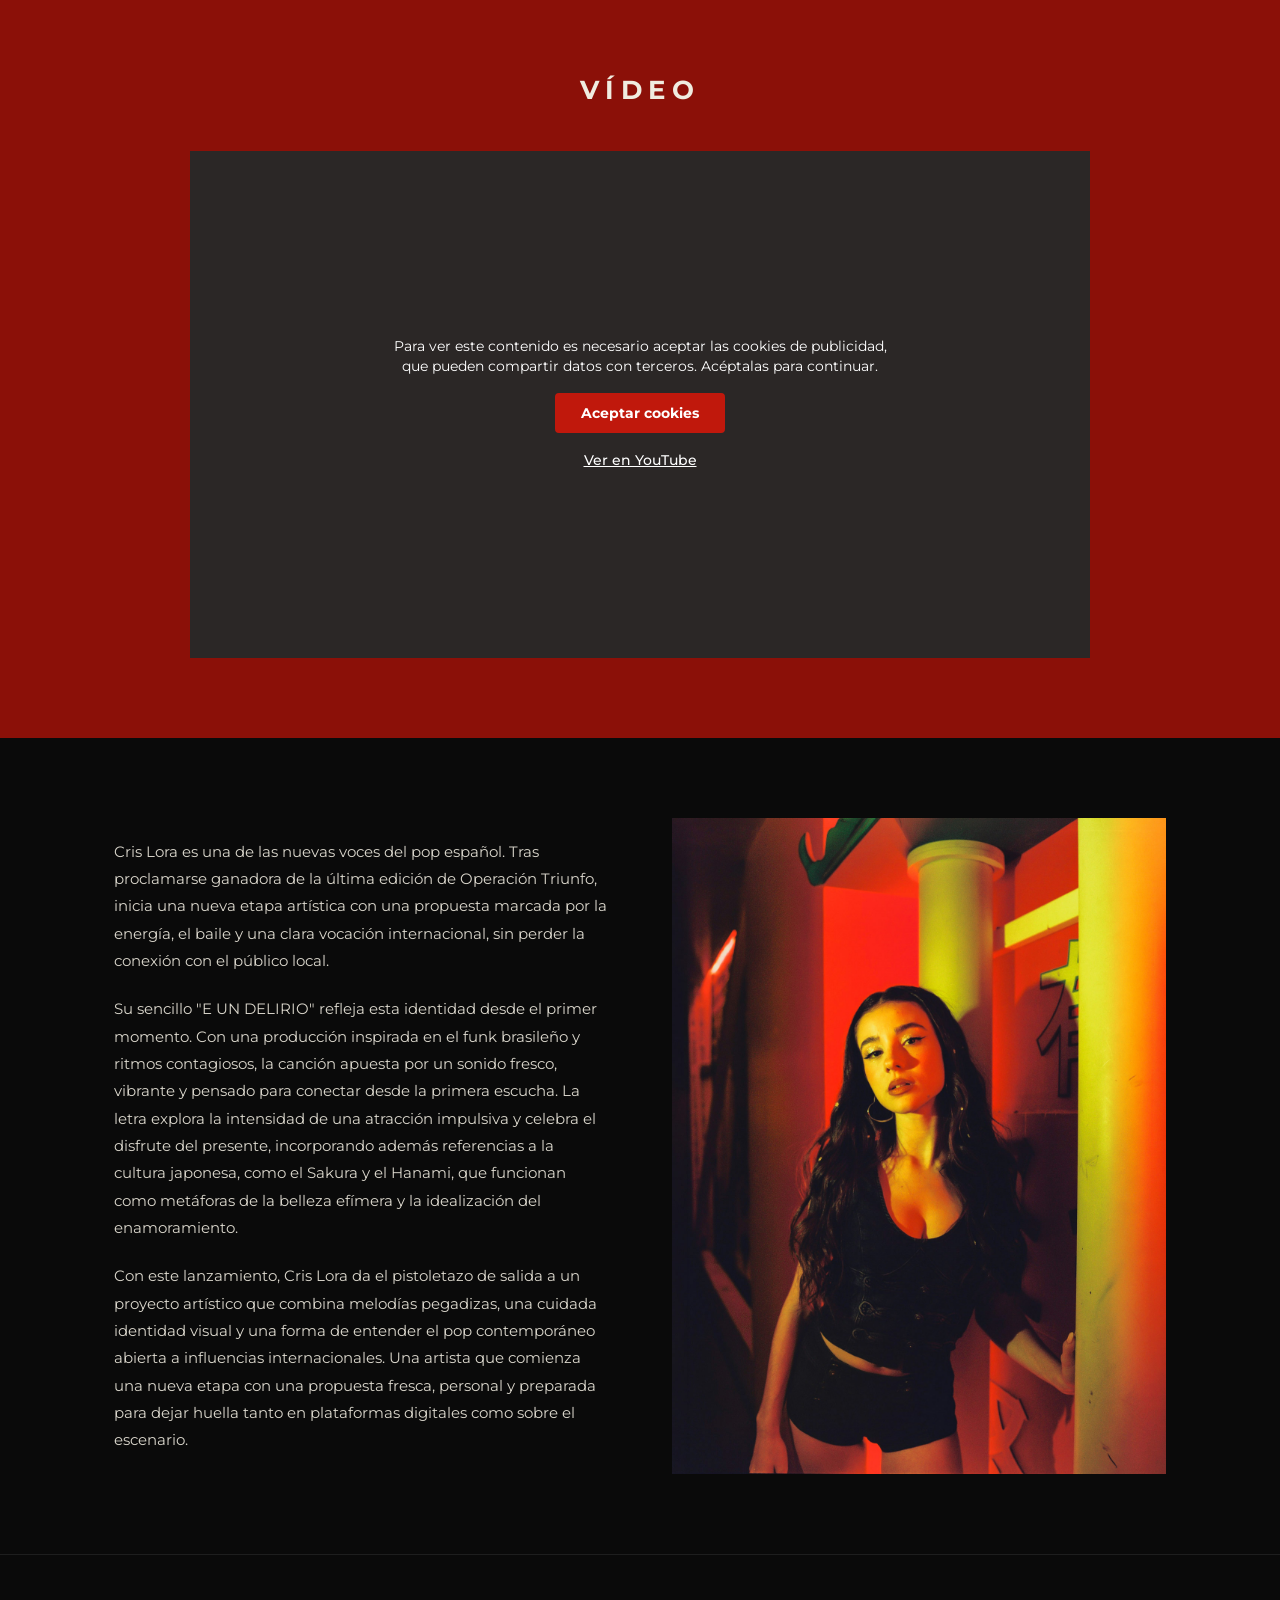
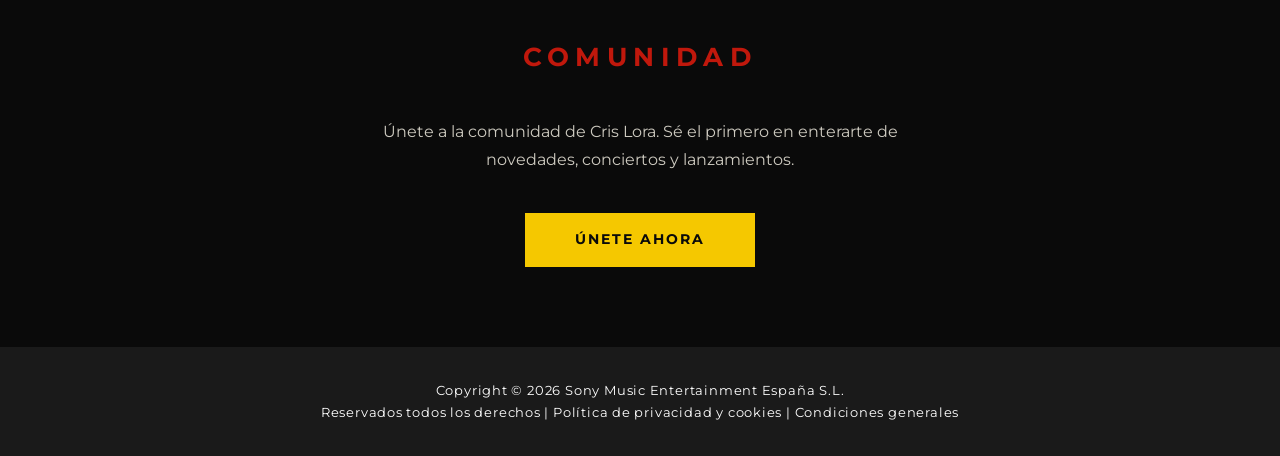
==== commit 300f1d2f: "video: mostrar capa de cookies sobre YouTube hasta aceptar publicidad El iframe carga solo con conse" ====
--- a/index.html
+++ b/index.html
@@ -88,7 +88,12 @@
     <div class="section-inner centered">
       <h2 id="titulo-video" class="section-title light">Vídeo</h2>
       <div class="video-wrap">
-        <iframe src="https://www.youtube.com/embed/kbceGzbUlaA?si=7YQjzvCR1wZIOUzO" title="E Un Delirio — Cris Lora (vídeo oficial)" frameborder="0" allow="accelerometer; autoplay; clipboard-write; encrypted-media; gyroscope; picture-in-picture; web-share" referrerpolicy="strict-origin-when-cross-origin" allowfullscreen></iframe>
+        <iframe data-src="https://www.youtube.com/embed/kbceGzbUlaA?si=7YQjzvCR1wZIOUzO" title="E Un Delirio — Cris Lora (vídeo oficial)" frameborder="0" allow="accelerometer; autoplay; clipboard-write; encrypted-media; gyroscope; picture-in-picture; web-share" referrerpolicy="strict-origin-when-cross-origin" allowfullscreen></iframe>
+        <div class="video-cookie-layer" role="dialog" aria-label="Se necesita aceptar cookies para ver el vídeo">
+          <p class="consent-text">Para ver este contenido es necesario aceptar las cookies de publicidad, que pueden compartir datos con terceros. Acéptalas para continuar.</p>
+          <button type="button" class="consent-btn">Aceptar cookies</button>
+          <a class="consent-link" href="https://www.youtube.com/watch?v=kbceGzbUlaA" target="_blank" rel="noopener noreferrer" aria-label="Ver en YouTube (abre en nueva pestaña)">Ver en YouTube</a>
+        </div>
       </div>
     </div>
   </section>
@@ -122,5 +127,6 @@
     <a href="https://www.sonymusic.es/reservados-todos-los-derechos/" target="_blank" aria-label="Reservados todos los derechos (abre en nueva pestaña)">Reservados todos los derechos</a> | <a href="https://www.sonymusic.es/politica-de-privacidad-y-cookies/" target="_blank" aria-label="Política de privacidad y cookies (abre en nueva pestaña)">Política de privacidad y cookies</a> | <a href="https://www.sonymusic.es/condiciones-generales" target="_blank" aria-label="Condiciones generales (abre en nueva pestaña)">Condiciones generales</a></p>
   </footer>
 
+  <script src="video-consent.js"></script>
 </body>
 </html>
--- a/style.css
+++ b/style.css
@@ -70,7 +70,7 @@
   font-weight: 900;
   letter-spacing: 0.15em;
   text-transform: uppercase;
-  color: #e8392a;
+  color: var(--white);
   text-decoration: none;
   transition: opacity 0.2s;
 }
@@ -222,9 +222,63 @@
 
 
 .video-wrap {
+  position: relative;
   width: 100%;
   max-width: 900px;
   aspect-ratio: 16 / 9;
+}
+
+.video-cookie-layer {
+  position: absolute;
+  top: 0;
+  left: 0;
+  width: 100%;
+  height: 100%;
+  padding: 1rem;
+  background-color: rgba(40, 40, 40, 0.96);
+  display: flex;
+  flex-direction: column;
+  align-items: center;
+  justify-content: center;
+  text-align: center;
+  z-index: 10;
+}
+
+.consent-text {
+  max-width: 520px;
+  margin-bottom: 1rem;
+  font-size: 0.9rem;
+  line-height: 1.4;
+  color: #fff;
+}
+
+.consent-btn {
+  padding: 0.65rem 1.5rem;
+  background-color: var(--red);
+  color: #fff;
+  border: 2px solid var(--red);
+  border-radius: 4px;
+  font-family: inherit;
+  font-size: 0.85rem;
+  font-weight: 700;
+  cursor: pointer;
+  transition: background-color 0.2s, color 0.2s;
+}
+
+.consent-btn:hover {
+  background-color: transparent;
+}
+
+.consent-link {
+  margin-top: 1rem;
+  font-size: 0.85rem;
+  font-weight: 500;
+  color: #fff;
+  text-decoration: underline;
+}
+
+.consent-link:hover {
+  color: var(--yellow);
 }
 
 .video-wrap iframe {
